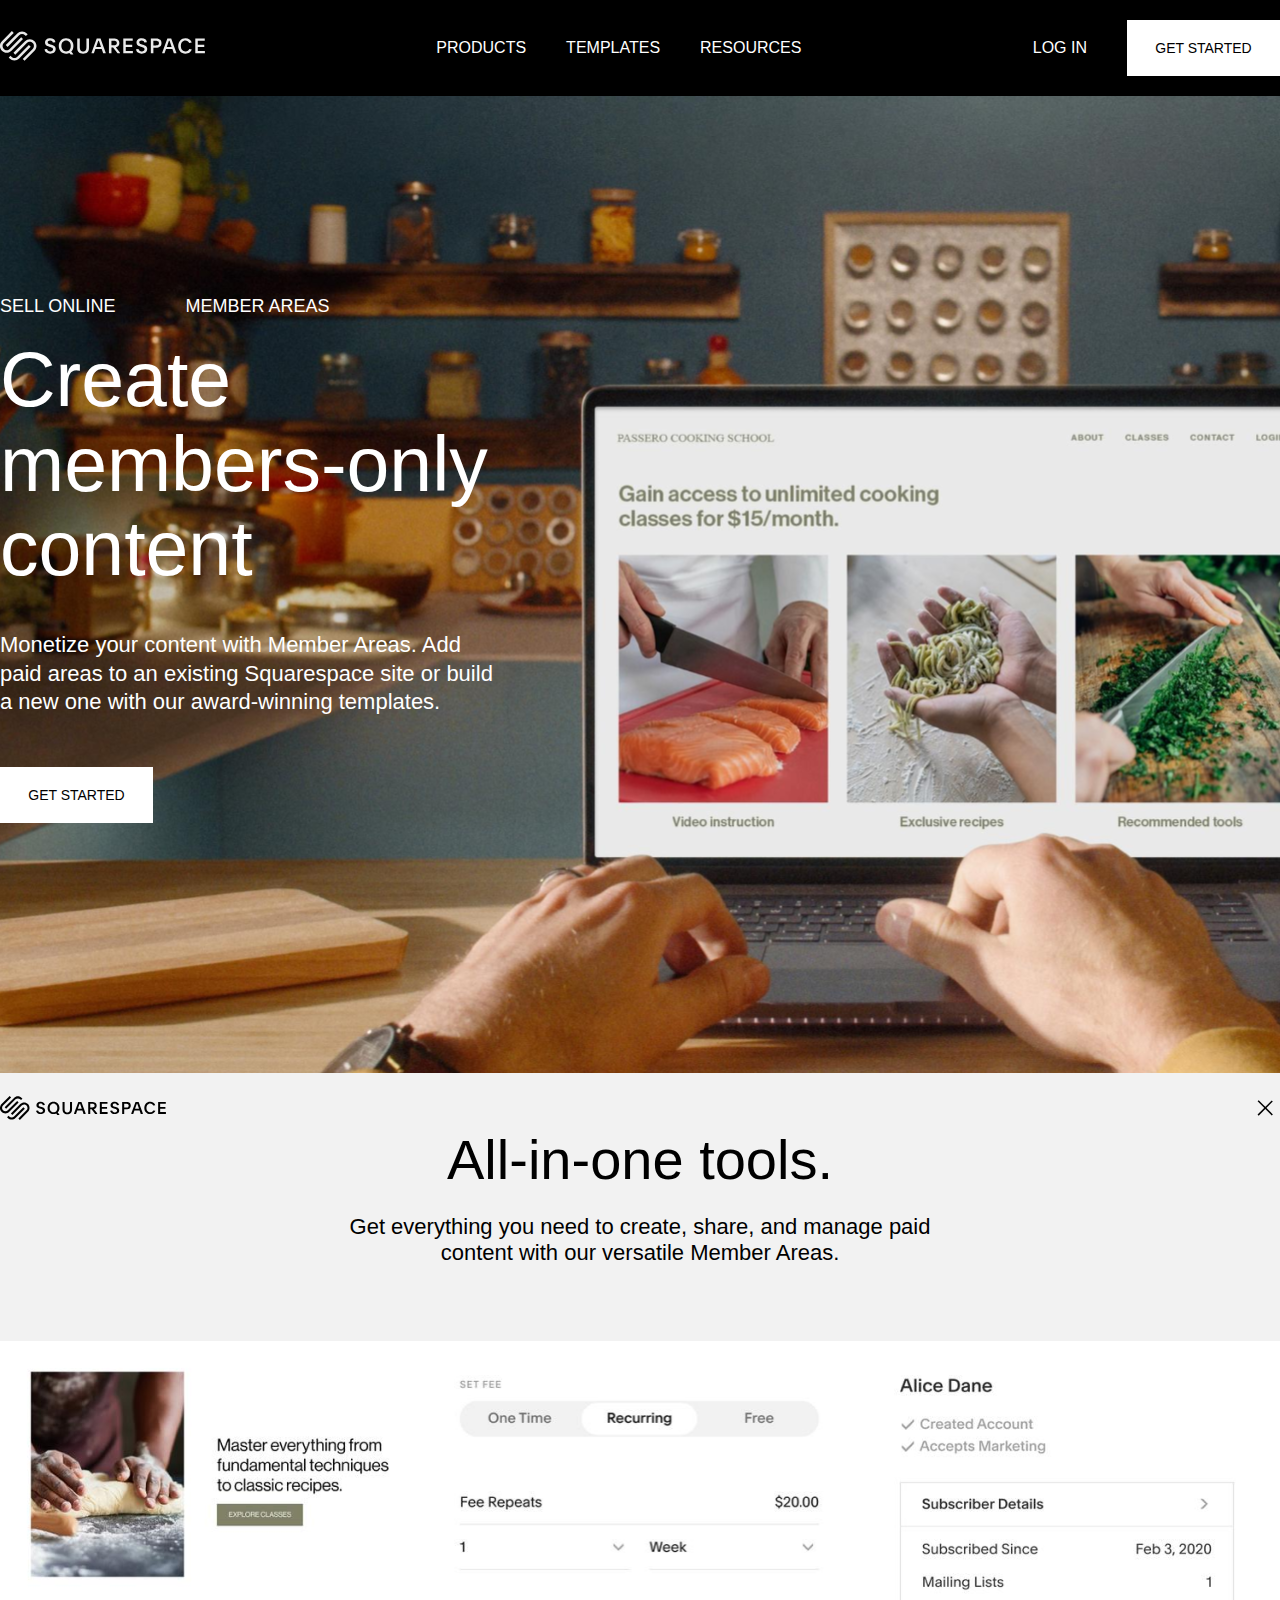
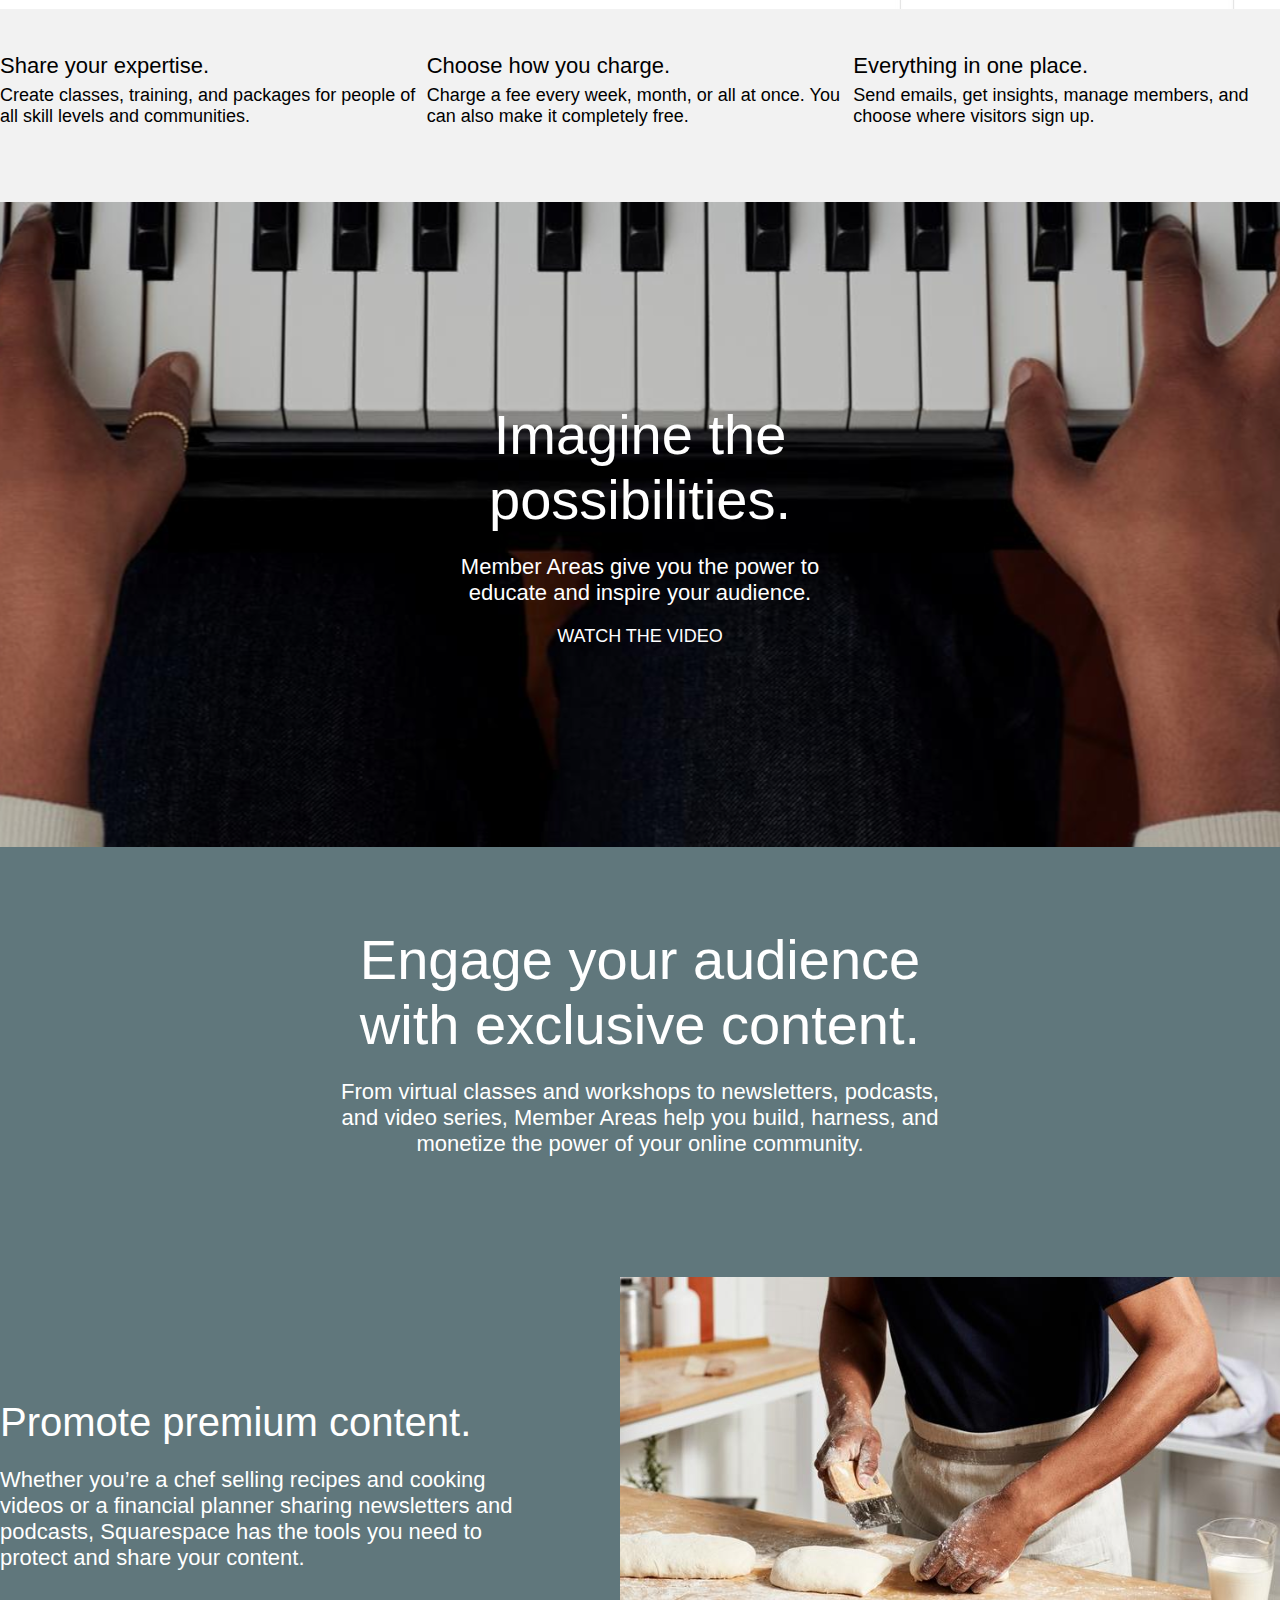
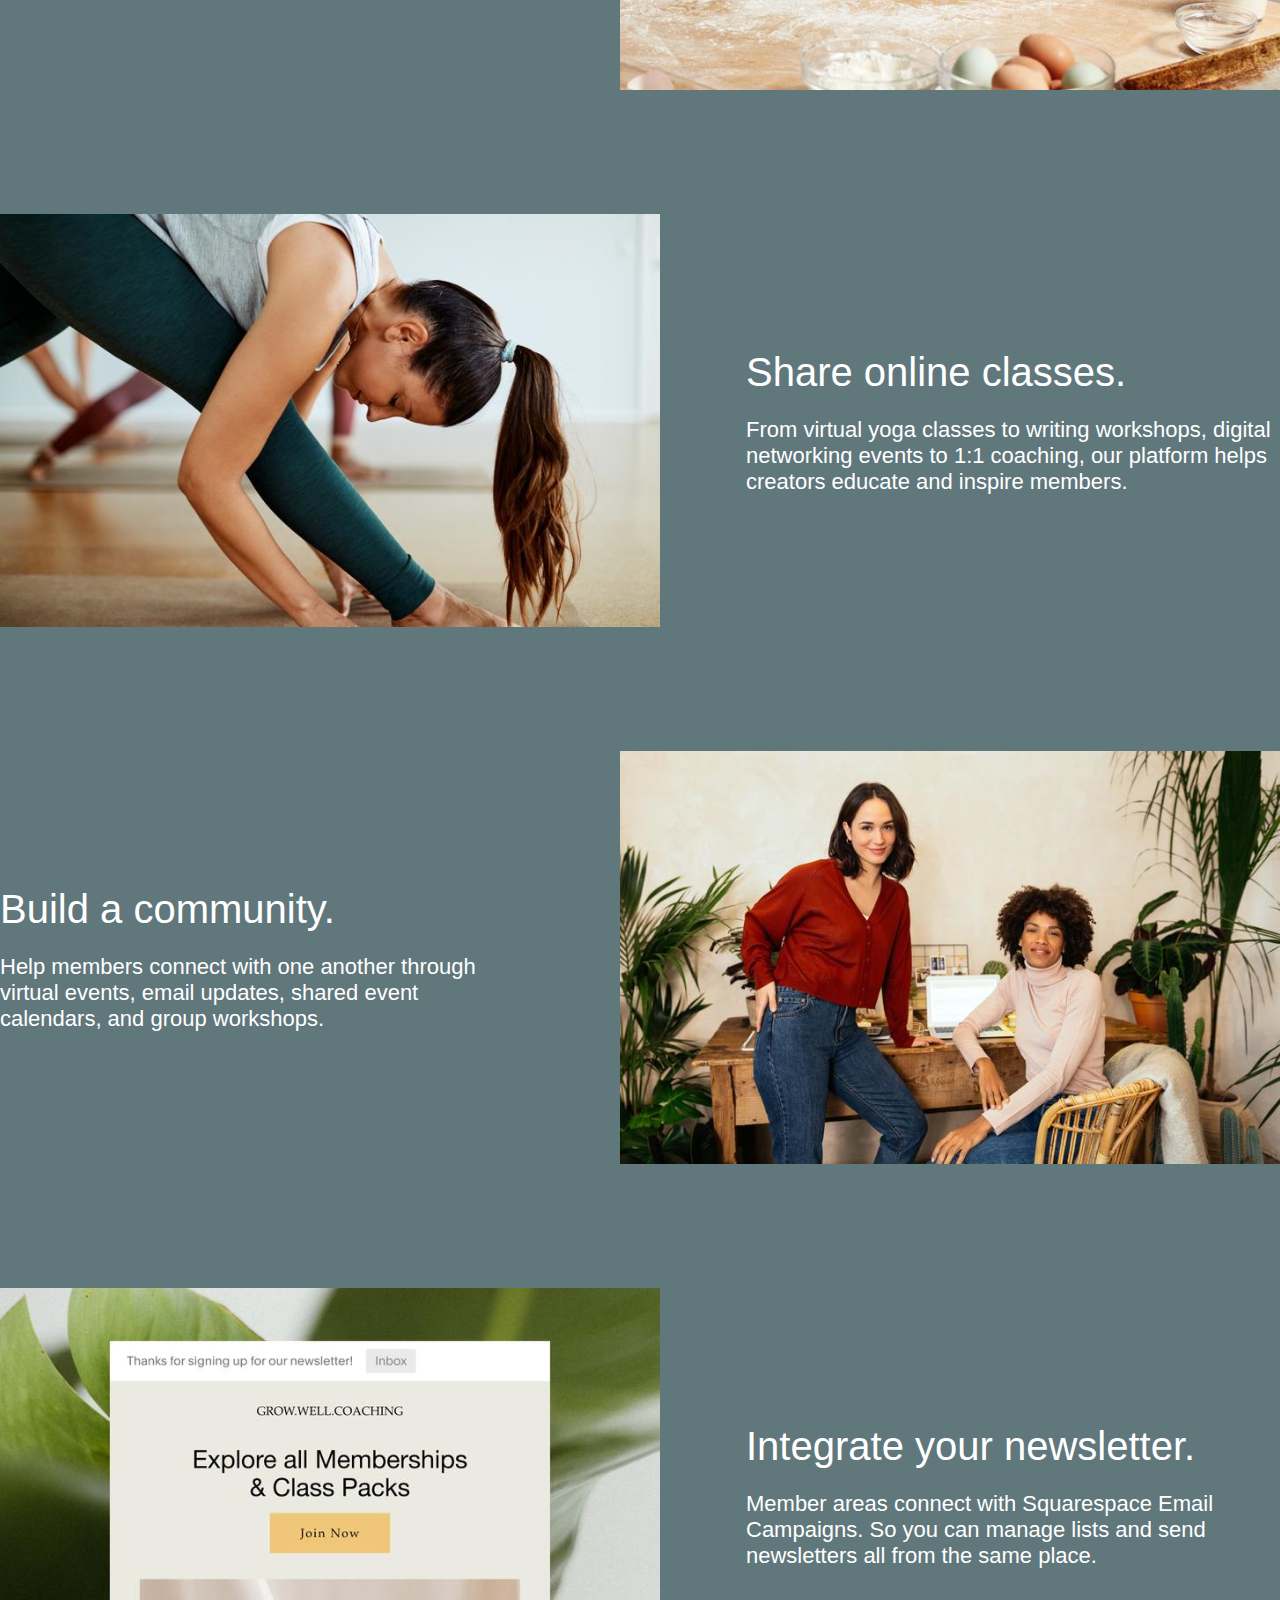
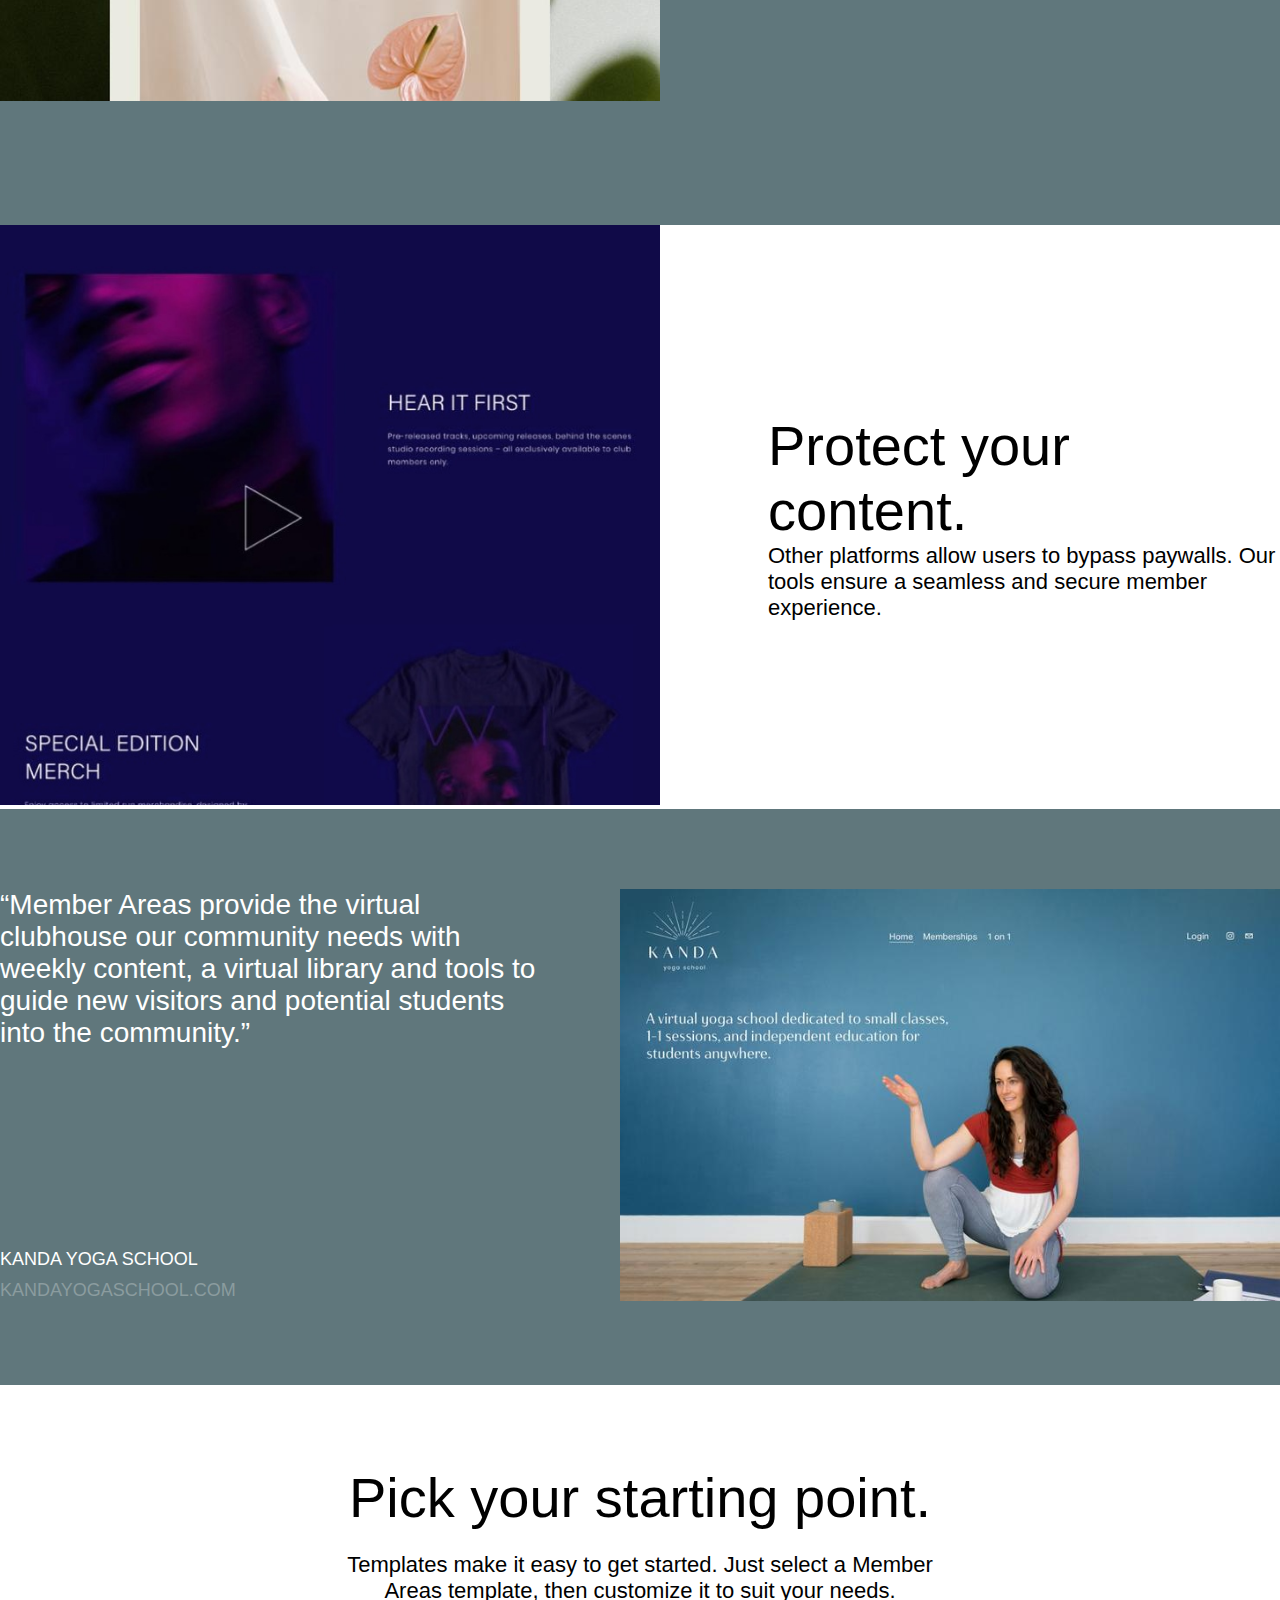
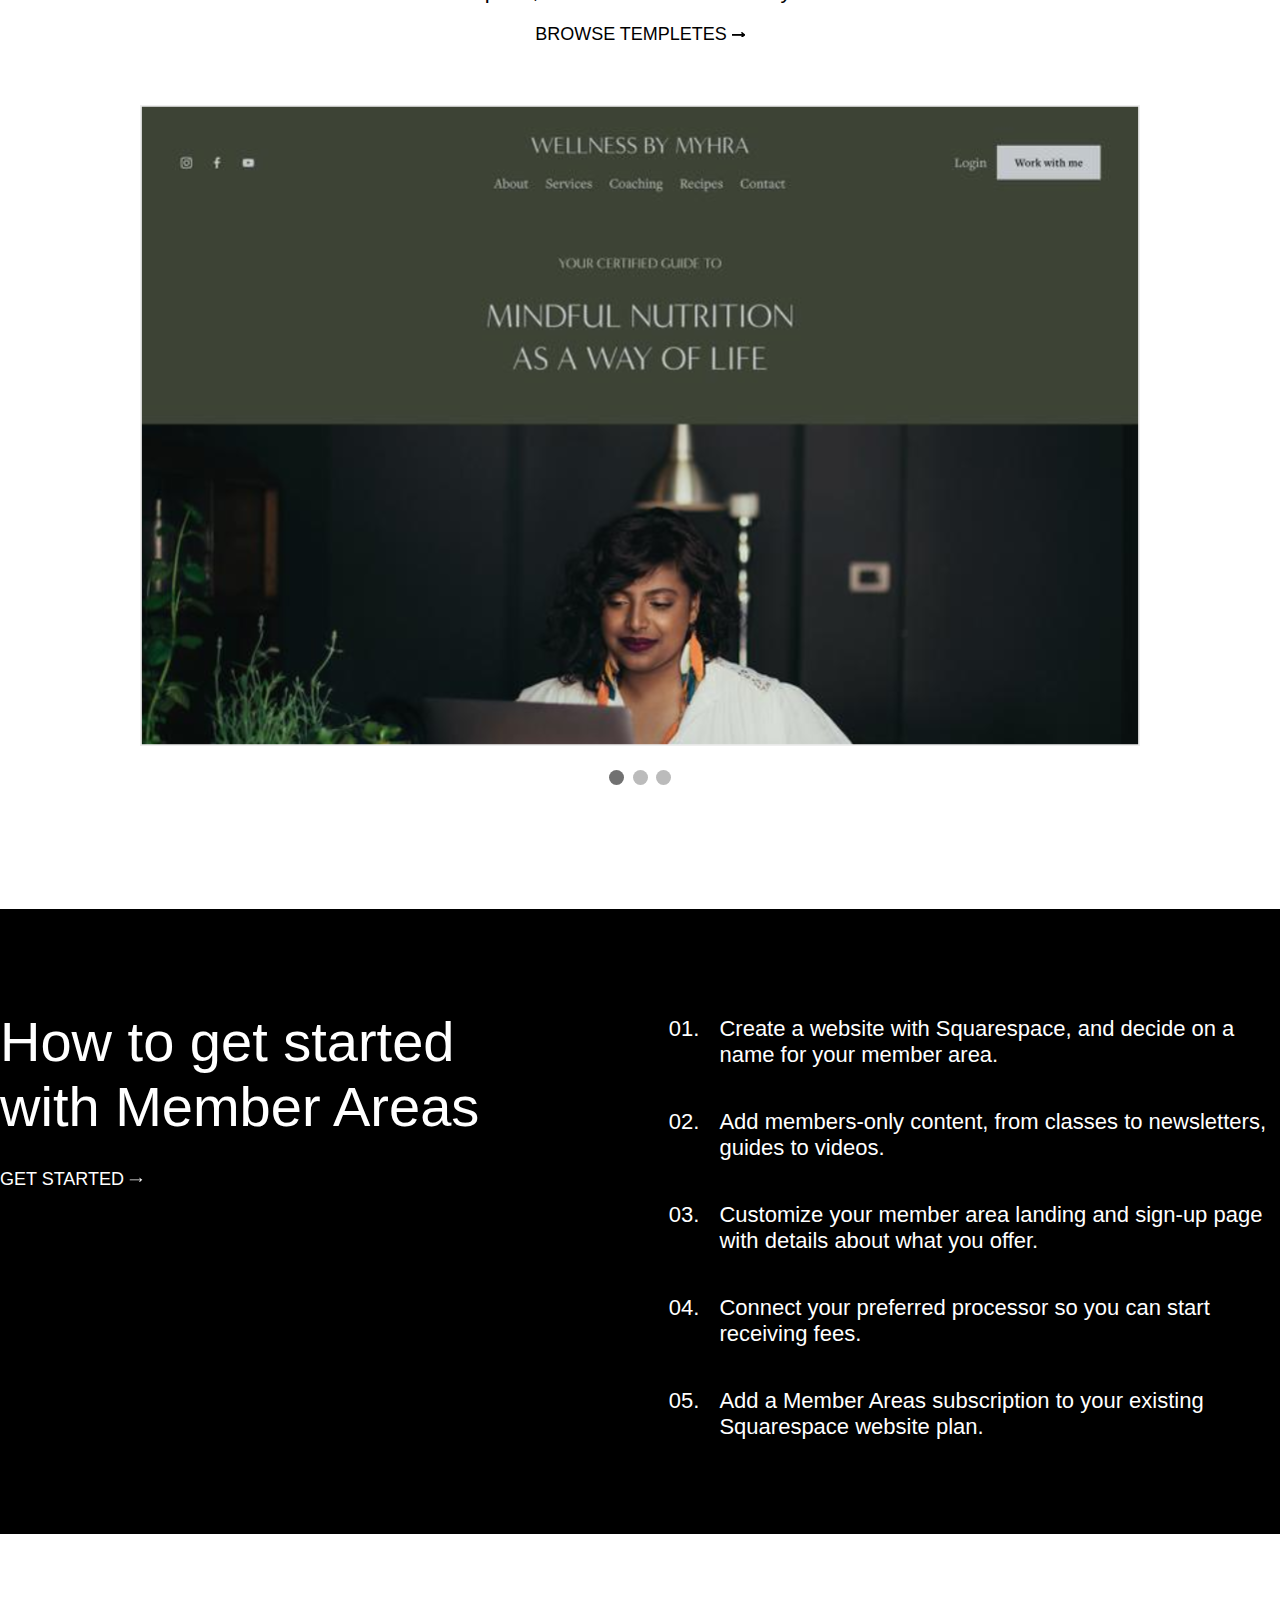
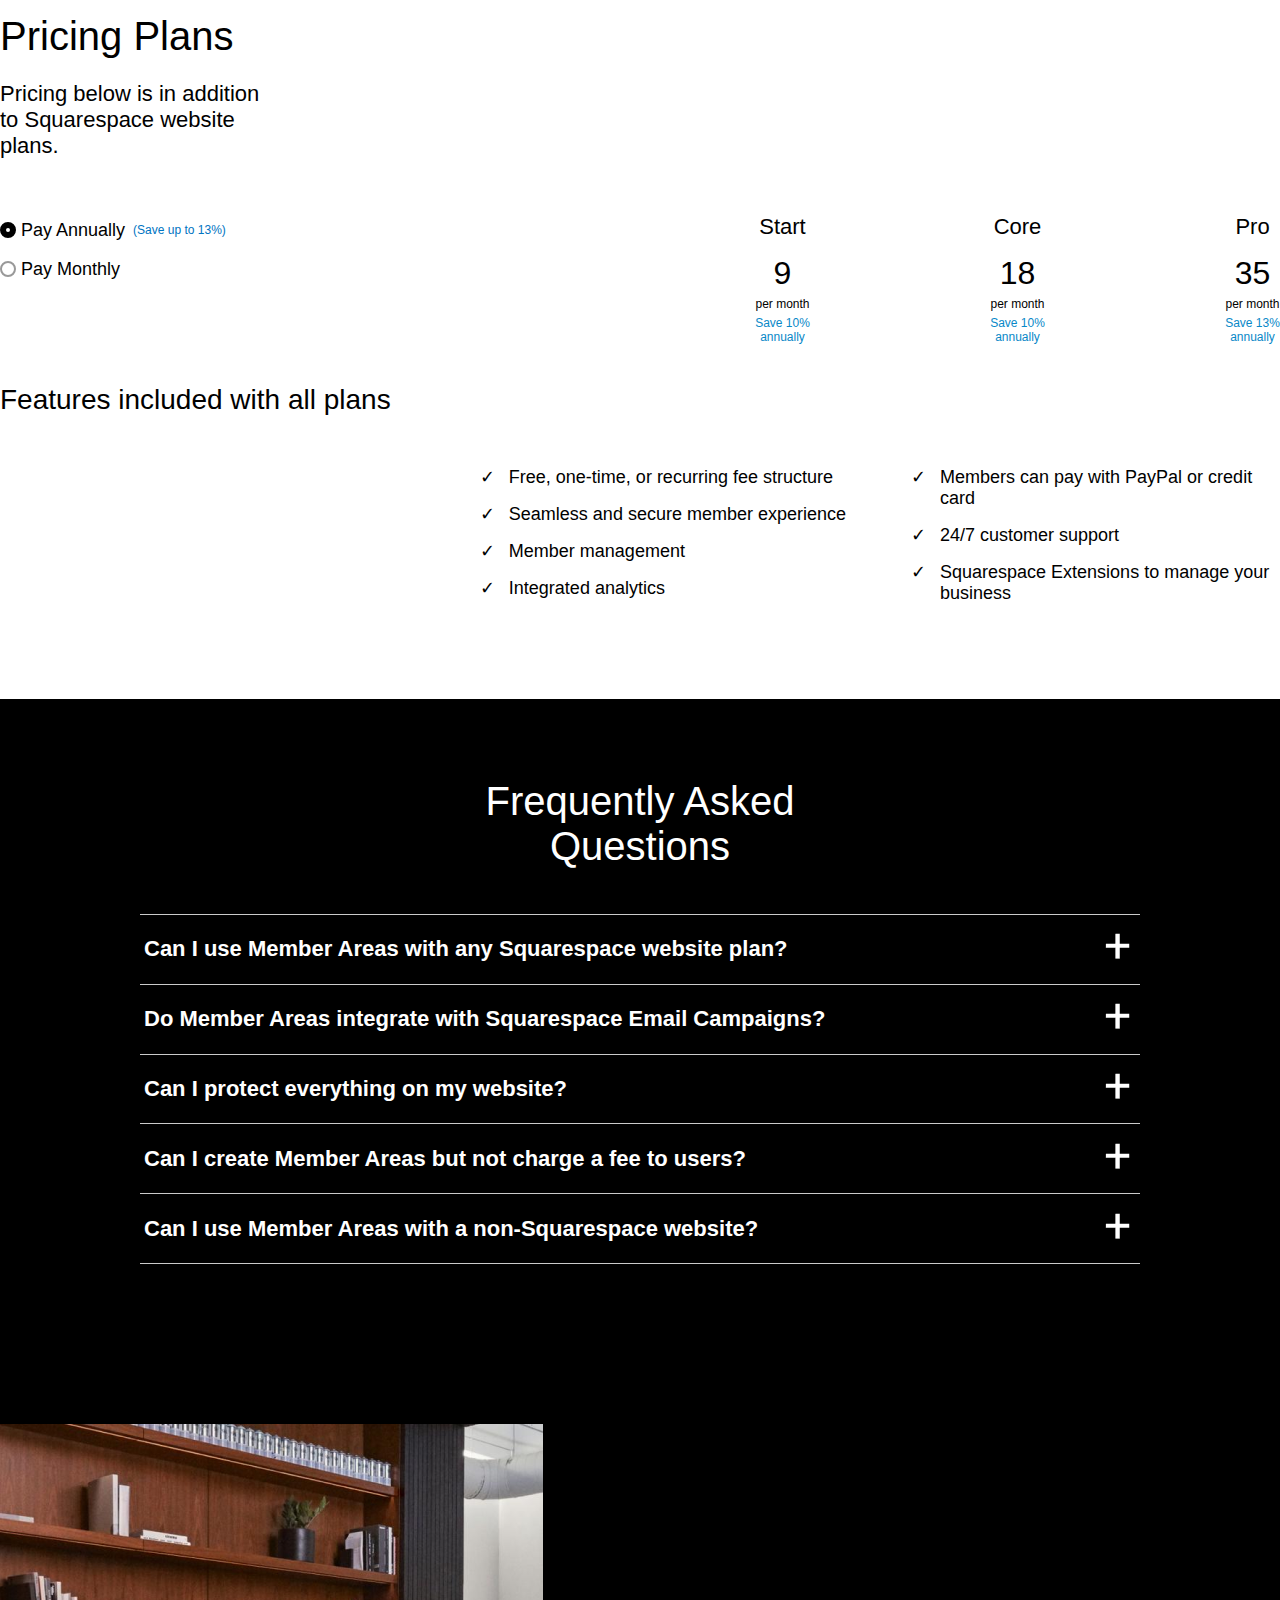
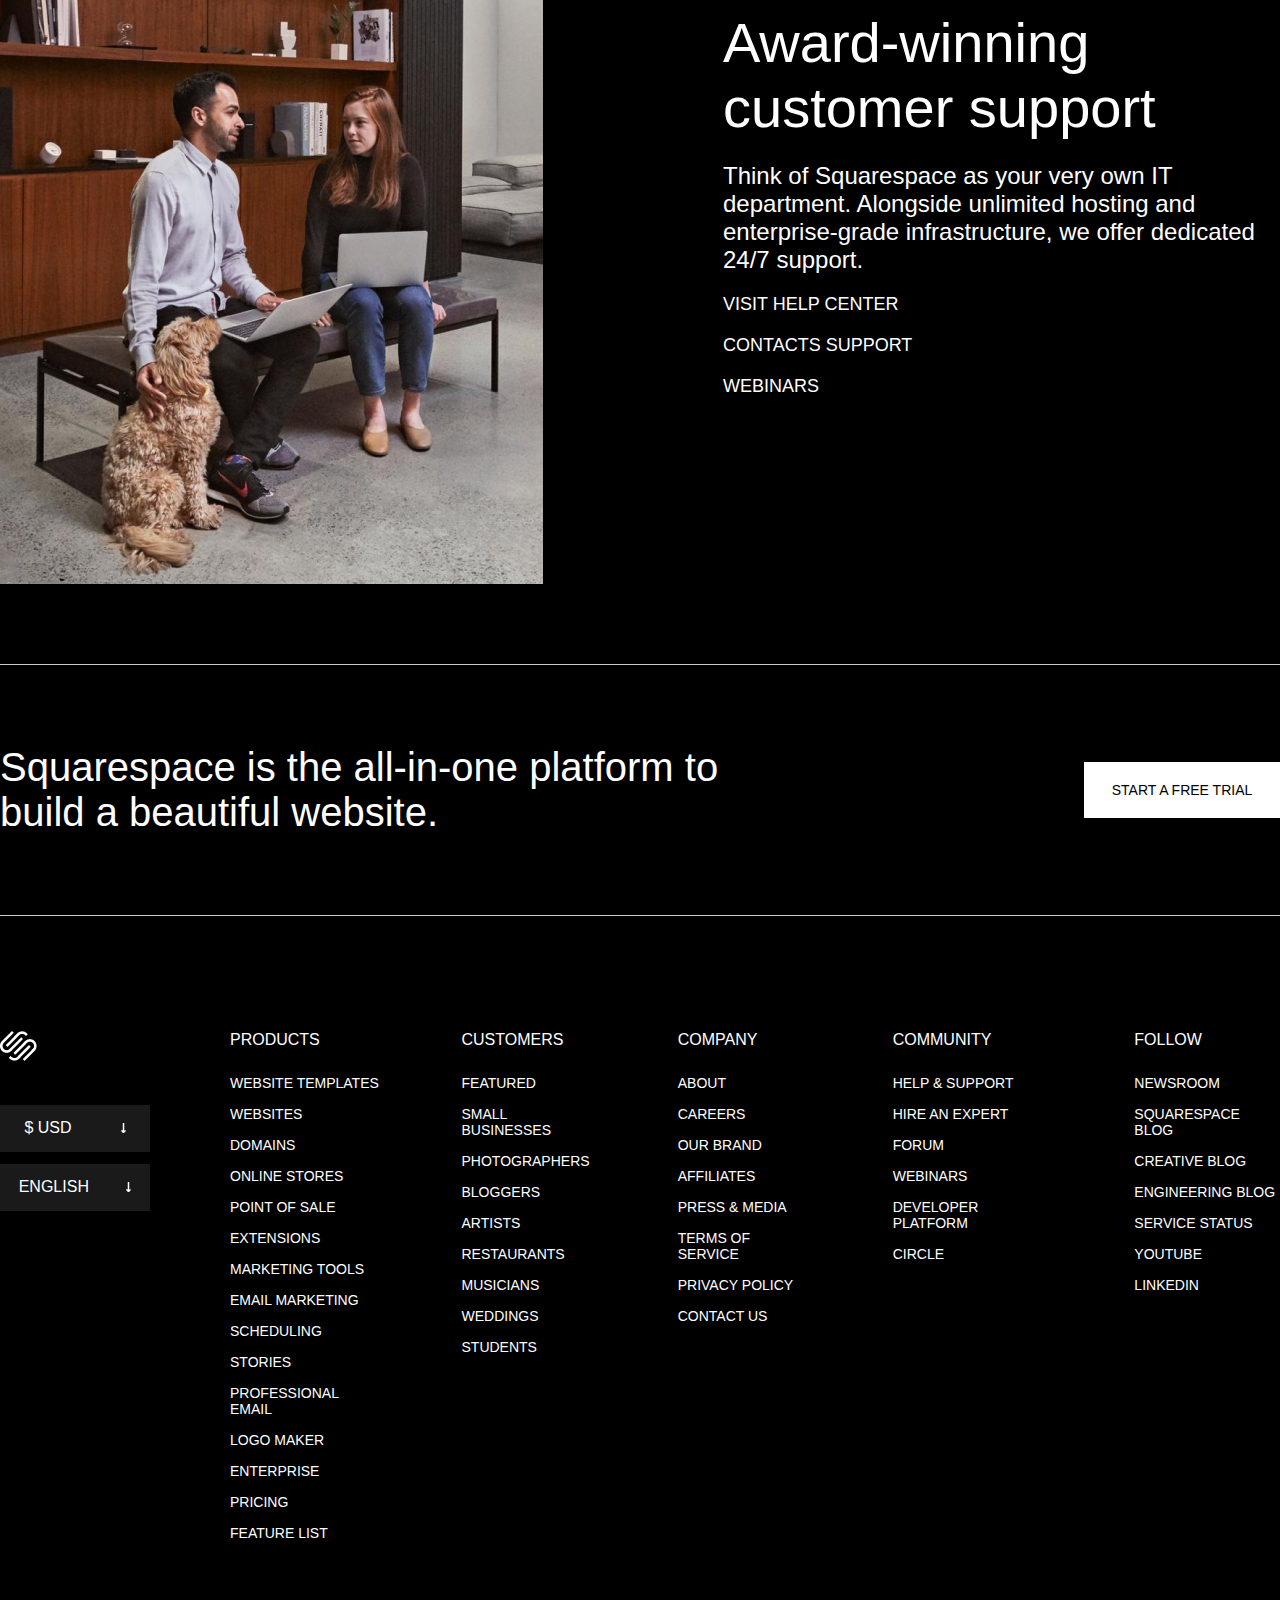
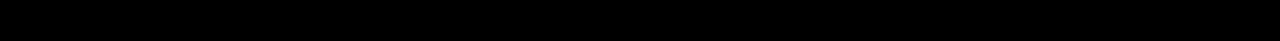
==== index.html @ 1b2928ff "Rename Index.html to index.html" ====
<!DOCTYPE html>
<html lang="en">
<head>
    <meta charset="UTF-8">
    <meta http-equiv="X-UA-Compatible" content="IE=edge">
    <meta name="viewport" content="width=device-width, initial-scale=1.0">
    <title>Document</title>
    <link rel="stylesheet" href="styles/style.css">
</head>
<body>
    <header class="header">
        <div class="dropdown">
            <button onclick="myFunction()" class="dropbtn"></button>
              <div id="myDropdown" class="dropdown-content">
                <a href="">Products</a>
                <a href="">Templates</a>
                <a href="">Resources</a>
              </div>
        </div>
        <div class="container header__container">
            <div class="logo">
                <img src="jpg/logo.svg" alt="">
           </div>
            <nav class="header__nav">
                <ul class="menu header__menu">
                    <li><a href="" class="menu__item">Products</a></li>
                    <li><a href="" class="menu__item">Templates</a></li>
                    <li><a href="" class="menu__item">Resources</a></li>
                </ul>
            </nav>
            <div class="btn-log">
                <div class="log">
                    <a href="">LOG IN</a>                    
                </div>
                <div class="btn1">
                    <button class="btn">GET STARTED</button>
                </div>
                
            </div>
        </div>
    </header>
    <section class="main">
        <div class="container main-container">
            <div class="main-info">
                <div class="main-title2">
                    <div class="s"><a href="">SELL ONLINE</a></div>
                    <div><a href="">MEMBER AREAS</a></div>
                </div>
                <div class="main-title">
                    Create members‑only content
                </div>
                <div class="main-text">
                    Monetize your content with Member Areas. Add paid areas to an existing Squarespace site or build a new one with our award-winning templates.
                </div>
                <div class="main-action">
                    <button class="btn">GET STARTED</button>
                </div>
            </div>
        </div>
    </section>
    <main class="main2">
        <section class="conch">
        <div class="container main2-container">
            <div class="logoclose">
                <div class="logo2">
                    <img src="jpg/logo2.svg" alt="">
                </div>
                <div class="close">
                    <a href=""><img src="jpg/close.svg" alt=""></a>
                </div>
            </div>
            <div class="all">
                <div class="tool">All-in-one tools.</div>
                <div class="get">Get everything you need to create, share, and manage paid content with our versatile Member Areas.</div>
            </div>
            <section class="cards">
                <div class="card">
                    <div class="testo">
                        <img src="jpg/testo.png" alt="">
                    </div>
                    <div class="op">
                        Share your expertise.
                    </div>
                    <div class="descr">
                        Create classes, training, and packages for people of all skill levels and communities.
                    </div>
                </div>
                <div class="card">
                    <div class="200">
                        <img src="jpg/200.png" alt="">
                    </div>
                    <div class="op">
                        Choose how you charge.
                    </div>
                    <div class="descr">
                        Charge a fee every week, month, or all at once.  You can also make it completely free.
                    </div>
                </div>
                <div class="card">
                    <div class="dance">
                        <img src="jpg/dance.png" alt="">
                    </div>
                    <div class="op">
                        Everything in one place.
                    </div>
                    <div class="descr">
                        Send emails, get insights, manage members, and choose where visitors sign up.
                    </div>
                </div>
            </section>
        </div>
        </section>

        <section class="bkpiano">
            <div class="container">
                <div class="piano">
                    <div class="img">Imagine the possibilities.</div>
                    <div class="mem">Member Areas give you the power to educate and inspire your audience.</div>
                    <div class="video"><a href="">WATCH THE VIDEO</a></div>
                </div>
            </div>
        </section>

        <section class="audience">
            <div class="container">
                <div class="content">
                    <div class="your">Engage your audience with exclusive content.</div>
                    <div class="from">From virtual classes and workshops to newsletters, podcasts, and video series, Member Areas help you build, harness, and monetize the power of your online community.</div>
                </div>
                <div class="cards1">
                    <div class="right-card">
                        <div class="right-card-text">
                            <div class="right-card-hed">
                                Promote premium content.
                            </div>
                            <div class="right-card-descr">
                                Whether you’re a chef selling recipes and cooking videos or a financial planner sharing newsletters and podcasts, Squarespace has the tools you need to protect and share your content.
                            </div>
                        </div>
                        <div class="right-card-img">
                            <img src="jpg/right-card-img1.svg" alt="">
                        </div>
                    </div>

                    <div class="left-card">
                        <div class="left-card-img">
                            <img src="jpg/left-card-img1.svg" alt="">
                        </div>
                        <div class="left-card-text">
                            <div class="left-card-hed">
                                Share online classes.
                            </div>
                            <div class="left-card-descr">
                                From virtual yoga classes to writing workshops, digital networking events to 1:1 coaching, our platform helps creators educate and inspire members.
                            </div>
                        </div>
                    </div>

                    <div class="right-card">
                        <div class="right-card-text">
                            <div class="right-card-hed">
                                Build a community.
                            </div>
                            <div class="right-card-descr">
                                Help members connect with one another through virtual events, email updates, shared event calendars, and group workshops.
                            </div>
                        </div>
                        <div class="right-card-img">
                            <img src="jpg/right-card-img2.svg" alt="">
                        </div>
                    </div>

                    <div class="left-card">
                        <div class="left-card-img">
                            <img src="jpg/left-card-img2.svg" alt="">
                        </div>
                        <div class="left-card-text">
                            <div class="left-card-hed">
                                Integrate your newsletter.
                            </div>
                            <div class="left-card-descr">
                                Member areas connect with Squarespace Email Campaigns. So you can manage lists and send newsletters all from the same place.
                            </div>
                        </div>
                    </div>
                </div>
            </div>
        </section>

        <section class="negr">
            <div class="container">
                <div class="negr-card">
                    <div class="negr-card-img">
                        <img src="jpg/negr.jpg" alt="" width="660px">
                    </div>
                    <div class="negr-card-text">
                        <div class="negr-card-hed">
                            Protect your content.
                        </div>
                        <div class="negr-card-descr">
                            Other platforms allow users to bypass paywalls. Our tools ensure a seamless and secure member experience.
                        </div>
                    </div>
                </div>
            </div>
        </section>

        <section class="yoga">
            <div class="container">
                <div class="yoga-card">
                    <div class="yoga-text">
                        <div class="yogu-text-descr">
                            “Member Areas provide the virtual <br> clubhouse our community needs with <br> weekly content, a virtual library and tools to <br> guide new visitors and potential students <br> into the community.”
                        </div>
                        <div class="yoga-school">
                            <div class="yoga-school-name">
                                KANDA YOGA SCHOOL
                            </div>
                            <div class="yoga-school-link">
                                <a href="">KANDAYOGASCHOOL.COM</a>
                            </div>
                        </div>
                    </div>
                    <div class="yoga-img">
                        <img src="jpg/yoga.svg" alt="">
                    </div>
                </div>
            </div>
        </section>

        <section class="sites">
            <div class="container">
                <div class="main-sites">
                    <div class="main-sites-hed">
                        Pick your starting point.
                    </div>
                    <div class="main-sites-descr">
                        Templates make it easy to get started. Just select a Member <br> Areas template, then customize it to suit your needs.
                    </div>
                    <div class="main-sites-link">
                        <div class="link arrow">
                            <a href="">BROWSE TEMPLETES</a> <img src="jpg/→.svg" alt="" style="padding-left: 5px;">
                        </div>
                    </div>
                </div>

                <div class="slideshow-container">
                    <div class="mySlides fade">
                        <img src="jpg/bb.svg" alt="1" style=width:100%>
                    </div>
                    <div class="mySlides fade">
                        <img src="jpg/bb3.svg" alt="1" style=width:100%>
                    </div>
                    <div class="mySlides fade">
                        <img src="jpg/bb4.svg" alt="1" style=width:100%>
                    </div>
                </div>
                <div class="dots">
                <div style="text-align: center;">
                    <span class="dot" onclick="currentSlide(1)"></span>
                    <span class="dot" onclick="currentSlide(2)"></span>
                    <span class="dot" onclick="currentSlide(3)"></span>
                </div>
                </div>
            </div>
        </section>
        <section class="start">
            <div class="container start-a">
                <div class="start-how">
                    <div class="start-how-hed">
                        How to get started with Member Areas
                    </div>
                    <div class="start-how-link">
                        <div class="link2 arrow2">
                            <a href="">GET STARTED</a> <img src="jpg/→.png" style="padding-left: 5px;" alt="">
                        </div>
                    </div>
                </div>
                <div class="list">
                    <ol>
                        <li class="list1">Create a website with Squarespace, and decide on a <br> name for your member area.</li>
                        <li class="list1">Add members-only content, from classes to newsletters, <br> guides to videos.</li>
                        <li class="list1">Customize your member area landing and sign-up page <br> with details about what you offer.</li>
                        <li class="list1">Connect your preferred processor so you can start <br> receiving fees.</li>
                        <li class="list1">Add a Member Areas subscription to your existing <br> Squarespace website plan.</li>
                    </ol>
                </div>
            </div>
        </section>

        <section class="price">
            <div class="container">
                <div class="price-text">
                    <div class="price-text-hed">
                        Pricing Plans
                    </div>
                    <div class="price-text-descr">
                        Pricing below is in addition to Squarespace website plans.
                    </div>
                </div>

                <div class="price-pay">
                    <form class="price2">
                        <label class="pay-annually"> 
                            <input type="radio" name="radio" checked/>
                            <span>Pay Annually</span>
                            <a href=""class="pay-annually-link">(Save up to 13%)</a>
                        </label>
                        <label class="pay-monthly">
                            <input type="radio" name="radio"/>
                            <span>Pay Monthly</span>
                        </label>
                    </form>
                    <div class="price-offers">
                        <div class="price-offers-cards">
                            <div class="price-offers-card">
                                <div class="offers-name">
                                    Start
                                </div>
                                <div class="offers-cena">
                                    9
                                </div>
                                <div class="offers-cena-text">
                                    per month
                                </div>
                                <div class="offers-cena-sale">
                                    Save 10% annually
                                </div>  
                            </div>
                            <div class="price-offers-card">
                                <div class="offers-name">
                                    Core
                                </div>
                                <div class="offers-cena">
                                    18
                                </div>
                                <div class="offers-cena-text">
                                    per month
                                </div>
                                <div class="offers-cena-sale">
                                    Save 10% annually
                                </div>  
                            </div>
                            <div class="price-offers-card">
                                <div class="offers-name">
                                    Pro
                                </div>
                                <div class="offers-cena">
                                    35
                                </div>
                                <div class="offers-cena-text">
                                    per month
                                </div>
                                <div class="offers-cena-sale">
                                    Save 13% annually
                                </div>  
                            </div>
                        </div>
                    </div>
                </div>
                <div class="includ">
                    <div class="includ-text">
                        Features included with all plans
                    </div>
                    <div class="includ-list">
                        <ul class="includ-list-ul">
                            <li class="includ-list-li">Free, one-time, or recurring fee structure</li>
                            <li class="includ-list-li">Seamless and secure member experience</li>
                            <li class="includ-list-li">Member management</li>
                            <li class="includ-list-li">Integrated analytics</li>
                        </ul>
                        <ul class="includ-list-ul">
                            <li class="includ-list-li">Members can pay with PayPal or credit card</li>
                            <li class="includ-list-li">24/7 customer support</li>
                            <li class="includ-list-li">Squarespace Extensions to manage your business</li>
                        </ul>
                    </div>
                </div>
            </div>
        </section>
        <section class="questions">
            <div class="container">
                <div class="questions-text">
                    Frequently Asked <br> Questions
                </div>
                <div class="questions-table">
                    <table>
                        <tr><th>Can I use Member Areas with any Squarespace website plan?</th><td><img src="jpg/+.png" alt=""></td></tr>
                        <tr><th>Do Member Areas integrate with Squarespace Email Campaigns?</th><td><img src="jpg/+.png" alt=""></td></tr>
                        <tr><th>Can I protect everything on my website?</th><td><img src="jpg/+.png" alt=""></td></tr>
                        <tr><th>Can I create Member Areas but not charge a fee to users?</th><td><img src="jpg/+.png" alt=""></td></tr>
                        <tr><th>Can I use Member Areas with a non-Squarespace website?</th><td><img src="jpg/+.png" alt=""></td></tr>                    
                    </table>
                </div>
            </div>
        </section>
        <section class="avard">
            <div class="container">
                <div class="avard-text">
                    <img src="jpg/award.png" alt="">
                    <div class="texts">
                        <div class="avard-texts-hed">
                            Award-winning customer support
                        </div>
                        <div class="avard-texts-descr">
                            Think of Squarespace as your very own IT department. Alongside unlimited hosting and enterprise-grade infrastructure, we offer dedicated 24/7 support.
                        </div>
                        <div class="avard-texts-link">
                            <a href="">VISIT HELP CENTER</a>
                        </div>
                        <div class="avard-texts-link">
                            <a href="">CONTACTS SUPPORT</a>
                        </div>
                        <div class="avard-texts-link">
                            <a href="">WEBINARS</a>
                        </div>
                    </div>
                </div>
            </div>
        </section>
        <section class="trial">
            <div class="container">
                <div class="trial-card">
                    <div class="trial-card-text">
                        Squarespace is the all‑in‑one platform to build a beautiful website.
                    </div> 
                        <button class="trial-card-btn3">START A FREE TRIAL</button>
                </div>
            </div>
        </section>
    </main>
    <footer class="footer">
        <div class="container">
            <div class="footer-hz">
                <div class="footer-hz-solologo">
                    <div class="solologo">
                        <img src="jpg/soloLogo.png" alt="">
                    </div>
                    <div class="seting">
                        <div class="value">
                            $ USD 
                            <div class="arrowdown">
                                <img src="jpg/↓.png" alt="">
                            </div>
                        </div>
                        <div class="value">
                            ENGLISH 
                            <div class="arrowdown">
                                <img src="jpg/↓.png" alt="">
                            </div>
                        </div>
                    </div>
                </div>
                <div class="informations"> 
                    <div class="informations-card">
                        <div class="informations-card-name">
                            <p>Products</p>
                        </div>
                        <div class="informations-card-inf">
                            <li>Website Templates</li>
                            <li>Websites</li>
                            <li>Domains</li>
                            <li>Online Stores</li>
                            <li>Point of Sale</li>
                            <li>Extensions</li>
                            <li>Marketing Tools</li>
                            <li>Email Marketing</li>
                            <li>Scheduling</li>
                            <li>Stories</li>
                            <li>Professional Email</li>
                            <li>Logo Maker</li>
                            <li>Enterprise</li>
                            <li>Pricing</li>
                            <li>Feature List</li>
                        </div>
                    </div>
                    <div class="informations-card">
                        <div class="informations-card-name">
                            <p>Customers</p>
                        </div>
                        <div class="informations-card-inf">
                            <li>Featured</li>
                            <li>Small Businesses</li>
                            <li>Photographers</li>
                            <li>Bloggers</li>
                            <li>Artists</li>
                            <li>Restaurants</li>
                            <li>Musicians</li>
                            <li>Weddings</li>
                            <li>Students</li>
                        </div>
                    </div>
                    <div class="informations-card">
                        <div class="informations-card-name">
                            <p>Company</p>
                        </div>
                        <div class="informations-card-inf">
                            <li>About</li>
                            <li>Careers</li>
                            <li>Our Brand</li>
                            <li>Affiliates</li>
                            <li>Press & Media</li>
                            <li>Terms of Service</li>
                            <li>Privacy Policy</li>
                            <li>Contact Us</li>
                        </div>
                    </div>
                    <div class="informations-card">
                        <div class="informations-card-name">
                            <li>Community</li>
                        </div>
                        <div class="informations-card-inf">
                            <li>Help & Support</li>
                            <li>Hire an Expert</li>
                            <li>Forum</li>
                            <li>Webinars</li>
                            <li>Developer Platform</li>
                            <li>Circle</li>
                        </div>
                    </div>
                    <div class="informations-card">
                        <div class="informations-card-name">
                            <li>Follow</li>
                        </div>
                        <div class="informations-card-inf">
                            <li>Newsroom</li>
                            <li>Squarespace Blog</li>
                            <li>Creative Blog</li>
                            <li>Engineering Blog</li>
                            <li>Service Status</li>
                            <li>YouTube</li>
                            <li>LinkedIn</li>
                        </div>
                    </div>
                </div>
            </div>
        </div>
    </footer>
    <script src="scripts/script.js"></script>
</body>
</html>
---- styles/style.css ----
* {
    padding: 0;
    margin: 0;
}

body {
    font-family: Roboto, sans-serif;
}

.container {
    max-width: 1400px;
    margin: 0 auto;
}

img{
    max-width: 100%;
}

a{
    color: inherit;
    text-decoration: none;
}

a:hover{
    text-decoration: underline;
}

.header{
    padding-top: 20px;
    padding-bottom: 20px;
    background-color: black;
    color: white;
}

.header__container{
    display: flex;
    align-items: center;
    justify-content: space-between;
}

.header__menu {
    display: flex;
    text-transform: uppercase;
}

.header__menu li {
    list-style: none;
    margin-left: 20px;
    margin-right: 20px;
}

.log{
    margin-right: 40px;
}

.btn-log{
    display: flex;
    align-items: center;
}

.btn{
    width: 153px;
    height: 56px;
    background-color: white;
    box-sizing: border-box;
    font-size: 14px;
    border: 0px;
}

.dropdown{
    display: none;
}

@media (max-width:768px) {
    .header{
        padding-left: 20px;
    }

    .btn1{
        display: none;
    }
}

@media (max-width:320px){
    .logo{
        max-width: 50%;
        padding-top: 3px;
        padding-left: 26px;
    }

    .log{
        font-size: 14px;
    }

    .header{
        
    }

    .header__nav{
        display: none;
    }

    .dropbtn img{
        width:20px;
        height: 20px;
    }

    .dropbtn {
        background-color: gray;
        color: white;
        padding: 16px;
        font-size: 16px;
        border: none;
        cursor: pointer;
    }
    
    .dropbtn:hover, .dropbtn:focus {
        background-color: gray;
    }
    
    .dropdown {
        background-image:  url(../jpg/menu.png);
        float: left;
        position: relative;
        display: inline-block;
    }
    
    .dropdown-content {
        text-transform: uppercase;
        left: 0px;
        display: none;
        position: absolute;
        background-color: #f1f1f1;
        min-width: 160px;
        overflow: auto;
        box-shadow: 0px 8px 16px 0px rgba(0,0,0,0.2);
        right: 0;
        z-index: 1;
    }
    
    .dropdown-content a {
        color: black;
        padding: 12px 16px;
        text-decoration: none;
        display: block;
    }
    
    .dropdown a:hover {background-color: #ddd;}
    
    .show {display: block;}
}

/*  */

.main {
    background-image: url(../jpg/Rectangle.svg);
    background-position: center;
    background-size: cover;
    padding-top: 100px;
    padding-bottom:250px;     
}

.main-info {
    max-width: 855px;
    color: white;
    margin-top: 100px;
}

.main-title {
    font-size: 77px;
    line-height: 110%;
    color: #030305;
    margin-top: 20px;
    margin-bottom: 40px;
    margin-right: 216px;
    color: white;
}

.main-title2{
    font-size: 18px;
    display: flex;
}

.main-text {
    max-width: 502px;
    font-size: 22px;
    line-height: 130%;
    color: #030305;
    margin-top: 20px;
    margin-bottom: 20px;
    color: white;
}

.s{
    margin-right: 70px ;
}

.main-action{
    margin-top: 50px;
}

@media (max-width:768px) {
    .main{
        padding-left: 20px;
    }
}

@media (max-width:320px){
    .main {
        padding-left: 10px;
        padding-right: 10px;
        background-position: center;
        background-size: cover;
        background-image: url(../jpg/chort.png);
        padding-top: 10px;
        padding-bottom:120px;
        text-align: center;     
    }

    .main-title2{
        display: none;
    }

    .main-title{
        font-size: 30px;
        line-height: 100%;
        color: #030305;
        margin-top: 0px;
        margin-bottom: 0px;
        margin-right: 0px;
        color: white;
    }

    .main-text{
        font-size: 16px;
    }

    .main-action{
        margin-top: 25px;
    }
}

/**/

.conch{
    padding-top: 20px;
    background-color: #f2f2f2;
}

.logoclose{
    display: flex;
    margin: 0 auto;
    align-items: center;
    justify-content: space-between;
}

.all{
    text-align: center;
    max-width: 582px;
    margin-left: auto;
    margin-right: auto;
}

.tool{
    font-size: 56px;
}

.get{
    padding-top: 22px;
    font-size: 22px;
}

.cards{
    padding-top: 75px;
    display: flex;
    justify-content: space-between;
    padding-bottom: 75px;
}

.card{
    width: 427px;
}

.op{
    font-size: 22px;
    padding-top: 40px;
}

.descr{
    padding-top: 6px;
    font-size: 18px
}

@media (max-width:768px) {

    .logoclose{
        padding-left: 20px;
    }

    .all{
        padding-top: 20px;
    }

    .cards{
        padding-top: 40px;
        text-align: center;
        justify-content: space-around;
        margin-left: 20px;
        margin-right: 20px;
        flex-wrap: wrap;
        padding-bottom: 40px;
    }

    .card{
        margin-bottom: 30px;
    }

    .op{
        padding-top: 10px;
    }

    @media (max-width:320px){
        .logoclose{
            display: none;
        }

        .tool{
            font-size: 30px;
        }

        .get{
            padding-top: 6px;
            font-size: 16px;
        }

        .descr{
            font-size: 16px;
        }

    }
}

/*  */

.bkpiano{
    background-image: url(../jpg/piano.svg);
    background-position: center;
    background-size: cover;
    padding-top: 200px;
    padding-bottom: 200px;
}

.piano{
    color: white;
    margin-left: auto;
    margin-right: auto;
    text-align: center;
    max-width: 400px;
}

.img{
    font-size: 56px;
    padding-bottom: 22px;
}

.mem{
    font-size: 22px;
    padding-bottom: 20px;
}

.video{
    font-size: 18px;
}

@media (max-width:320px) {
    
    .bkpiano{
        padding-top: 100px;
        padding-bottom: 100px;
    }

    .img{
        font-size: 35px;
        padding-bottom: 16px;
    }
    
    .mem{
        font-size: 18px;
        padding-bottom: 20px;
    }
    
    .video{
        font-size: 14px;
    }


}

/*  */

.audience{
    padding-top: 80px;
    padding-bottom: 120px;
    background-color: #60777C;
}

.content{
    margin-left: auto;
    margin-right: auto;
    text-align: center;
    max-width: 624px;
    color: white;
}

.your{
    font-size: 56px;
    padding-bottom: 22px;
}

.from{
    font-size: 22px;
}

.cards1{
    color: white;
}

.right-card{
    padding-top: 120px;
    display: flex;
    justify-content: space-between;
    align-items: center;
}

.right-card-text{
    max-width: 524px;
}

.right-card-hed{
    font-size: 40px;
}

.right-card-descr{
    padding-top: 22px;
    font-size: 22px;
}

.left-card{
    padding-top: 120px;
    display: flex;
    justify-content: space-between;
    align-items: center;
}

.left-card-text{
    max-width: 534px;
}

.left-card-hed{
    font-size: 40px;
}

.left-card-descr{
    padding-top: 22px;
    font-size: 22px;
}

@media (max-width:768px) {

    .audience{
        padding-top: 40px;
        padding-bottom: 60px;
    }

    .right-card{
        padding-top: 60px;
        text-align: center;
        justify-content: space-around;
        margin-left: 20px;
        margin-right: 20px;
        flex-wrap: wrap;
    }
    .right-card-text{
        padding-bottom: 20px;
    }
    .right-card-descr{
        padding-top: 10px;
    }

    .left-card{
        padding-top: 30px;
        text-align: center;
        justify-content: space-around;
        margin-left: 20px;
        margin-right: 20px;
        flex-wrap: wrap;
    }
    .left-card-text{
        padding-top: 10px;
    }

    .left-card-descr{
        padding-top: 10px;
    }

    @media (max-width:320px){
        .audience{
            padding-left: 10px;
            padding-right: 10px;
        }

        .your{
            font-size: 30px;
        }

        .from{
            font-size: 18px;
        }

        .right-card{
            padding-top: 60px;
            flex-wrap: wrap;
        }
        .right-card-text{
            padding-bottom: 15px;
        }
        .right-card-descr{
            font-size: 16px;
            padding-top: 10px;
        }

        .right-card-hed{
            font-size: 20px;
        }
    
        .left-card{
            padding-top: 20px;
            flex-wrap: wrap;
        }
        .left-card-text{
            padding-top: 10px;
        }
    
        .left-card-descr{
            font-size: 16px;
            padding-top: 10px;
        }

        .left-card-hed{
            font-size: 20px;
        }
    }
}

/*  */

.negr{
    background-color: white;
}

.negr-card{
    display: flex;
    justify-content: space-between;
    align-items: center;
}

.negr-card-text{
    max-width: 512px;
}

.negr-card-hed{
    font-size: 56px;
}

.negr-card-descr{
    font-size: 22px;
}

@media (max-width:768px) {
    .negr{
        display: none;
    }
}


/*  */

.yoga{
    padding-top: 80px;
    padding-bottom: 80px;
    background-color: #60777C;
}

.yoga-card{
    color: white;
    display: flex;
    justify-content: space-between; 
}


.yogu-text-descr{
    font-size: 28px;
    max-width: 543px;
}

.yoga-school-link{
    color: #8b9c9f;
}

.yoga-school{
    padding-top: 200px;
}

.yoga-school-name{
    font-size: 18px;
}

.yoga-school-link{
    padding-top: 10px;
    font-size: 18px;
}

@media (max-width:768px) {
    .yoga{
        display: none;
    }
}


/*  */

.sites{
    background-color: white;
    padding-top: 80px;
    padding-bottom: 120px;
}

.main-sites{
    text-align: center;
}

.main-sites-hed{
    font-size: 56px;
}

.main-sites-descr{
    font-size: 22px;
    padding-top: 22px;
}

.main-sites-link {
    padding-top: 20px;
    font-size: 18px;
}

.arrow{
    justify-content: center;
    display: flex;
    align-items: center;
}

.example-sites{
    display: flex;
    justify-content: space-between;
    padding-top: 35px ;
}

.slideshow-container{
    padding-top: 60px;
    max-width: 1000px;
    position: relative;
    margin: auto;
}

.dots{
    padding-top: 20px;
}

.mySlides{
    display: none;
}

.dot{
    cursor: pointer;
    height: 15px;
    width: 15px;
    margin: 0 2px;
    background-color: #bbb;
    border-radius: 50%;
    display: inline-block;
    transition: background-color 0.6s ease;
}

.active, .dot:hover{
    background-color: #717171;  
}

.fade{
    -webkit-animation-name: fade;
    -webkit-animation-duration: 1.5s;
    animation-name: fade;
    animation-duration: 1.5s;
}

@-webkit-keyframes fade{
    from {opacity: .4}
    to {opacity: 1}
}

@keyframes fade{
    from {opacity: .4}
    to {opacity: 1}
}

@media (max-width:768px) {
    .sites{
        margin-left: 20px;
        margin-right: 20px;
        padding-top: 40px;
        padding-bottom: 60px;
    }

    .slideshow-container{
        padding-top: 30px;
    }
}

@media (max-width:320px){
    .sites{
        padding-top: 40px;
        padding-bottom: 40px;
    }

    .main-sites-hed{
        font-size: 30px;
    }
    
    .main-sites-descr{
        font-size: 18px;
        padding-top: 16px;
    }
    
    .main-sites-link {
        padding-top: 15px;
        font-size: 14px;
    }
    
    .slideshow-container{
        padding-top: 15px;
    }

    .dots{
        padding-top: 10px;
    }

}

/*  */

.start{
    background-color: black;
    color: white;
    padding-top: 80px;
    padding-bottom: 80px;
}

.start-a{
    display: flex;
    justify-content: space-between;
}

.start-how{
    padding-top: 20px;
    max-width: 521px;
}

.arrow2{
    display: flex;
    align-items: center;
}

.start-how-hed{
    font-size: 56px;
}

.start-how-link{
    padding-top: 30px;
    font-size: 18px;
}

.list {
    font-size: 22px;
}

.list1{
    padding: 14px;
    padding-top: 27px;
    list-style-type: decimal-leading-zero;
}

@media (max-width:768px) {
    .start-a{
        margin-left: 20px;
        margin-right: 20px;   
    }

    .start{
        padding-top: 40px;
        padding-bottom: 40px;
    }
    
    .start-how-hed{
        max-width: 250px;
        font-size: 26px;
    }
    
    .start-how-link{
        font-size: 16px;
    }

    .list {
        font-size: 16px;
    }
}

@media (max-width:320px){
    .start-a{
        display: block;
    }

    .start-how-hed{
        text-align: center;
    }

    .list1{
        padding: 14px;
        padding-top: 27px;
    }
    ol{
        margin-left: 25px;
    }

    .start-how-link{
        display: none;
    }

}

/*  */

.price{
    padding-bottom: 80px;
    padding-top: 80px;
}

.price-text{
    max-width: 283px;
}

.price-text-hed{
    font-size: 40px;
}

.price-text-descr{
    padding-top: 22px;
    font-size: 22px;
}

.price-pay{
    padding-bottom: 40px;
    padding-top: 55px;
    display: flex;
    justify-content: space-between ;
    
}

.pay-annually{
    font-size: 18px;
}

.pay-annually-link{
    font-size: 12px;
    color: #0074C2;
    padding-left: 8px;
}

.pay-monthly{
    font-size: 18px;
}

form {
	display: flex;
	flex-wrap: wrap;
	flex-direction: column;
}

label {
	display: flex;
	cursor: pointer;
	font-weight: 500;
	position: relative;
	overflow: hidden;
	margin-bottom: 0.375em;	
    align-items: center;
}
  
input {
    -webkit-appearance: none;
    -moz-appearance: none;
    appearance: none;
  
    border-radius: 50%;
    width: 16px;
    height: 16px;
  
    border: 2px solid #999;
    transition: 0.2s all linear;
    outline: none;
    margin-right: 5px;
}
  
input:checked {
    border: 6px solid black;
}
  
label {
    line-height: 32px;
}

.price-offers-cards{
    display: flex;
    text-align: center;
}

.price-offers-card{
    text-align: center;
    padding-left: 180px;
}

.offers-name{
    font-size: 22px;
}

.offers-cena{
    padding-top: 15px;
    font-size: 32px;
}

.offers-cena-text{
    padding-top: 5px;
    font-size: 12px;
}

.offers-cena-sale{
    padding-top: 5px;
    font-size: 12px;
    color: #0888C8;
    max-width: 55px;
}

.includ-text{
    font-size: 28px;
}

.includ-list{
    justify-content: flex-end;
    padding-top: 50px;
    display: flex;
}

.includ-list-ul{
    max-width: 354px;
    list-style: '✓';
    font-size: 18px;
    padding-left: 80px;
}

.includ-list-li{
    padding-left: 14px;
    padding-bottom: 15px;
}

@media (max-width:768px) {
    .price{
        padding-top: 40px;
        padding-bottom: 40px;
        margin-left: 20px;
        margin-right: 20px;
    }

    .offers-cena{
        padding-top: 7px;
    }

    .price-offers-card{
        padding-left:90px;
    }
}

@media (max-width:320px){
    .price-text{
        text-align: center;
    }
    .price-text-hed{
        font-size: 30px;
    }
    .price-text-descr{
        font-size: 18px;
    }

    .price-pay{
        display: block;
    }

    .price-offers{
        padding-top: 20px;
    }

    .price-offers-card{
        padding-left: 20px;
        padding-right: 20px;
    }

    .includ-text{
        text-align: center;
        font-size: 30px;
    }

    .includ-list{
        justify-content: center;
    }

    .includ-list-ul{
        padding-left: 20px;
        padding-right: 20px;
    }

    .includ-list-li{
        font-size: 16px;
    }
}

/*  */

.questions{
    color: white;
    padding-top: 80px;
    background-color: black;
    padding-bottom: 80px;
}

.questions-text{
    font-size: 40px;
    text-align: center;
}

.questions-table{
    padding-top: 45px;
    text-align: center;
}

TABLE {
    border-collapse: collapse; /* Убираем двойные линии между ячейками */
    width: 1000px; /* Ширина таблицы */
    height: 350px;
    margin: auto;
}

TH {
    
    text-align: left; /* Выравнивание по левому краю */
}

TD {
    text-align: center; /* Выравнивание по центру */
}

TH, TD {
    font-size: 22px;
    border-top: 1px solid #CACACA;
    border-bottom: 1px solid #CACACA;
    padding: 4px; /* Поля вокруг текста */
}

@media (max-width:768px) {
    .questions{
        padding-left: 20px;
        padding-right: 20px;
        padding-top: 40px;
        padding-bottom: 40px;
    }

    TABLE {
        border-collapse: collapse; /* Убираем двойные линии между ячейками */
        width: 100%; /* Ширина таблицы */
        height: 280px;
        margin: auto;
    }

    TH, TD {
        font-size: 18px;
        padding: 4px; /* Поля вокруг текста */
    }
}

@media (max-width:320px){
    .questions-text{
        font-size: 20px;
        text-align: center;
    }

    .questions-table{
        padding-top: 25px;
        text-align: center;
    }

    TABLE {
        border-collapse: collapse; /* Убираем двойные линии между ячейками */
        width: 100%; /* Ширина таблицы */
        height: 280px;
        margin: auto;
    }

    TH, TD {
        font-size: 14px;
        padding: 4px; /* Поля вокруг текста */
    }
}

/*  */

.avard{
    color: white;
    background-color: black;
    padding-top: 80px;
    padding-bottom: 80px;
}

.avard-text{
    align-items: center;
    display: flex;
}

.texts{
    margin-left: 180px;
    max-width: 538px;    
}

.avard-texts-hed{
    font-size: 56px;
}

.avard-texts-descr{
    padding-top: 22px;
    font-size: 24px;
}

.avard-texts-link{
    padding-top: 20px;
    font-size: 18px;
}

@media (max-width:768px) {
    .avard{
        padding-top: 40px;
        padding-bottom: 40px;
        padding-left: 20px;
        padding-right: 20px;
    }

    .texts{
       margin-left: 90px; 
    }

    .avard-text img{
        width: 370px;
        height: 400px;
    }

    .avard-texts-hed{
        font-size: 40px;
    }
    
    .avard-texts-descr{
        padding-top: 14px;
        font-size: 18px;
    }
    
    .avard-texts-link{
        padding-top: 10px;
        font-size: 14px;
    }
}

@media (max-width:320px){
    .avard-text{   
        display: block;
    }
    .avard-text img{
        width: 100%;
    }
    .texts{
        text-align: center;
        margin-left: 0px; 
    }

    .avard-texts-hed{
        padding-top: 10px;
        font-size: 30px;
    }
    
    .avard-texts-descr{
        padding-top: 16px;
        font-size: 18px;
    }
    
    .avard-texts-link{
        padding-top: 15px;
        font-size: 14px;
    }
}

/*  */

.trial{
    color: white;
    padding-top: 80px;
    padding-bottom: 80px;
    background-color: black;
    border-top: 1px solid #CACACA;
    border-bottom: 1px solid #CACACA;
}

.trial-card{
    display: flex;
    justify-content: space-between;
    align-items: center;
}

.trial-card-text{
    max-width: 722px;
    font-size: 40px;
}

.trial-card-btn3{
    width: 196px;
    height: 56px;
    background-color: white;
    box-sizing: border-box;
    font-size: 14px;
    border: 0px;
}

@media (max-width:768px) {
    .trial{
        padding-top: 40px;
        padding-bottom: 40px;
        padding-left: 20px; 
        padding-right: 20px;
    }

    .trial-card-text{
        font-size: 18px;
    }
    
    .trial-card-btn3{
        width: 136px;
        height: 46px;
        background-color: white;
        box-sizing: border-box;
        font-size: 12px;
        border: 0px;
    }
}

@media (max-width:320px){
    .trial-card{
        display: block;
    }

    .trial-card-text{
        font-size: 16px;
        text-align: center;
        padding-bottom: 20px;
    }
    
    .trial-card-btn3{
        width: 100%;
        height: 46px;
        background-color: white;
        box-sizing: border-box;
        font-size: 12px;
        border: 0px;
    }
}

/*  */

.footer{
    padding-top: 115px;
    color: white;
    background-color: black;
    padding-bottom: 100px;
}

.footer-hz{
    display: flex;
    justify-content: space-between;
}

.seting{
    margin-top: 40px;
}

.value{
    justify-content: space-around;
    display: flex;
    margin-top: 12px;
    align-items: center;
    text-align: center;
    width: 150px;
    height: 47px;
    background-color: #1a1a1a;
}

.informations{
    display: flex;
    list-style: none;
}

.informations-card{
    text-transform: uppercase;
    margin-left: 80px;
}

.informations-card-inf{
    margin-top: 26px;
    font-size: 14px;
}

.informations-card-inf li{
    margin-top: 15px;
}

@media (max-width:768px) {

    .informations-card-name button{
        display: block;
    }
    
    .informations-card-name{
    
        cursor: pointer;
        padding: 18px;
        width: 100%;
        text-align: left;
        border: none;
        outline: none;
        transition: 0.4s;
    }
    
    .informations-card-inf{
        padding: 0 18px;
        display: none;
        overflow: hidden;
    }
    
    .footer{
        padding-left: 20px;
        padding-right: 20px;
        padding-top: 10px;
        padding-bottom: 10px;
    }

    .footer-hz-solologo{
        display: none;
    }

    .informations{
        display: flex;
    }

    .informations-card{ 
        margin-left: 20px;
        max-width: 118px;
    }

    .informations-card-inf{
        padding-bottom: 10px;
    }

    .informations-card-name button{
        display: block;
    }
}

@media (max-width:320px){
    .footer{
        display: none;
    }
}
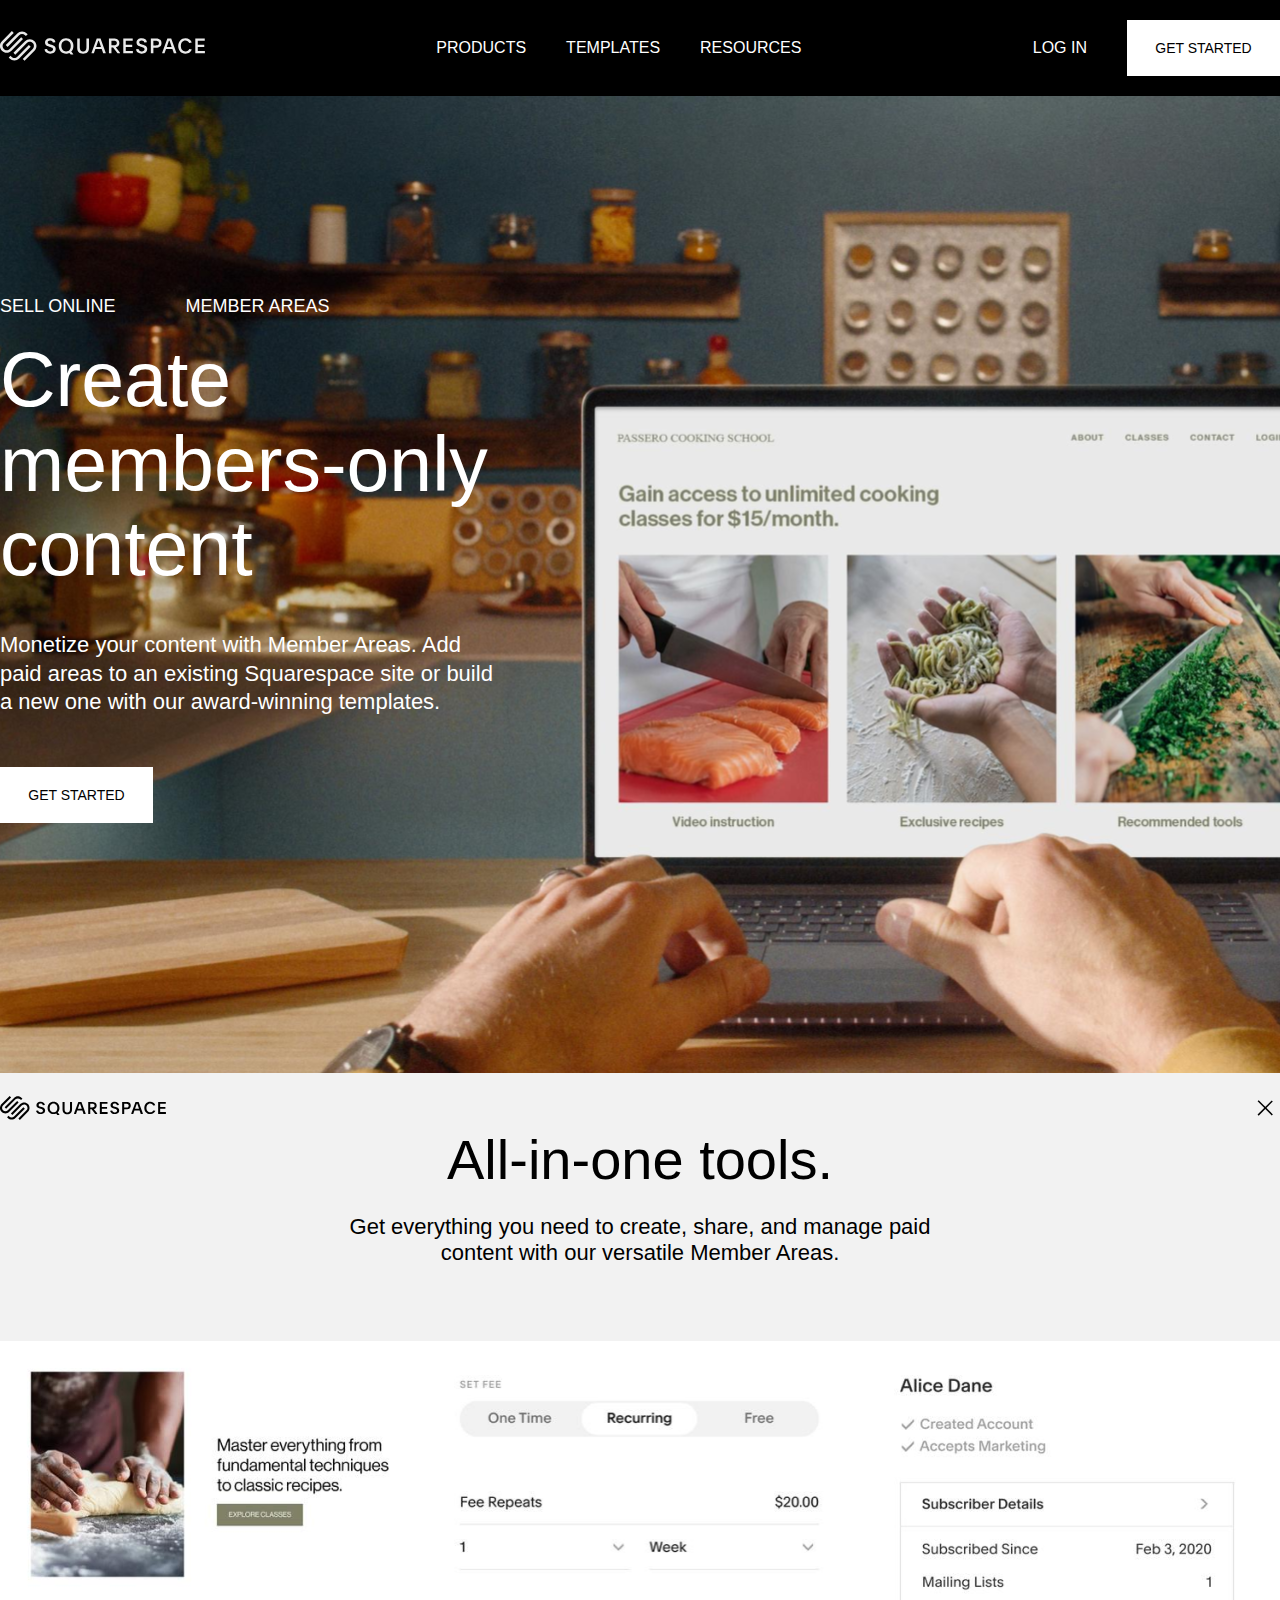
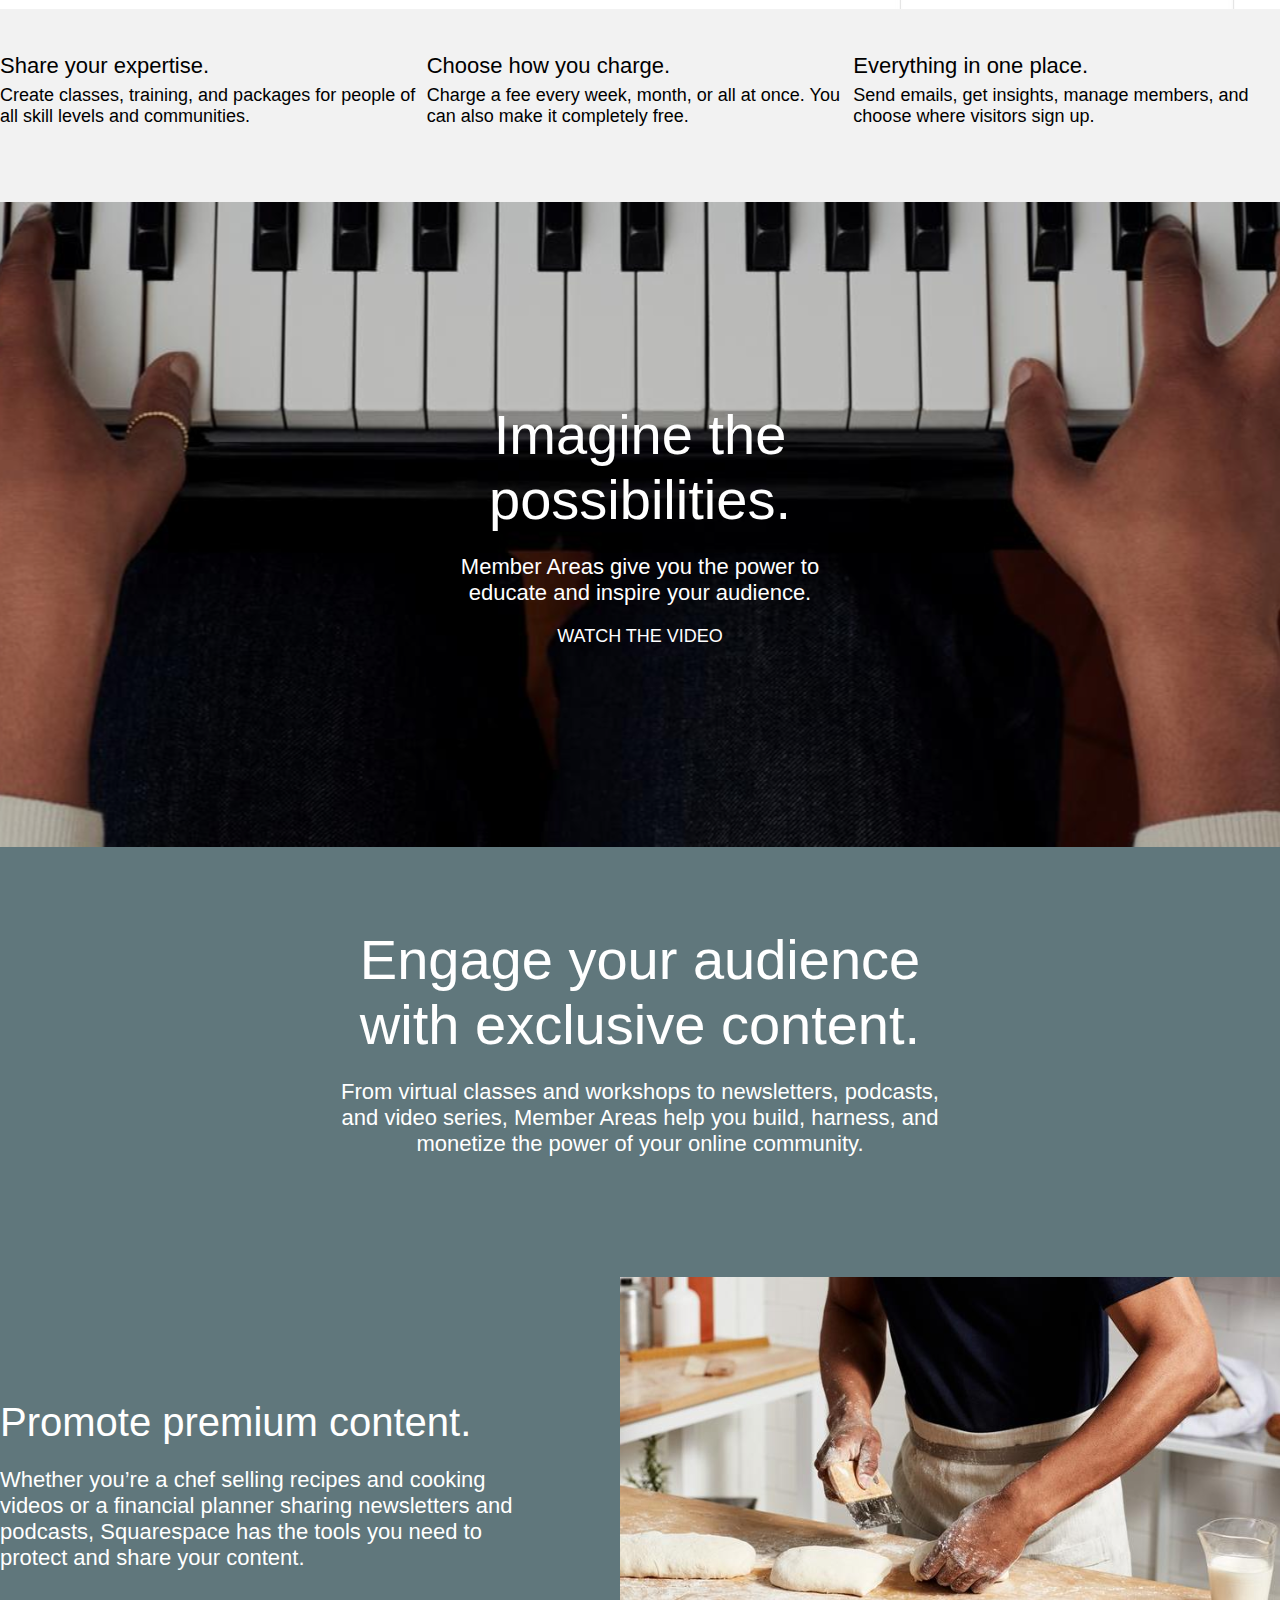
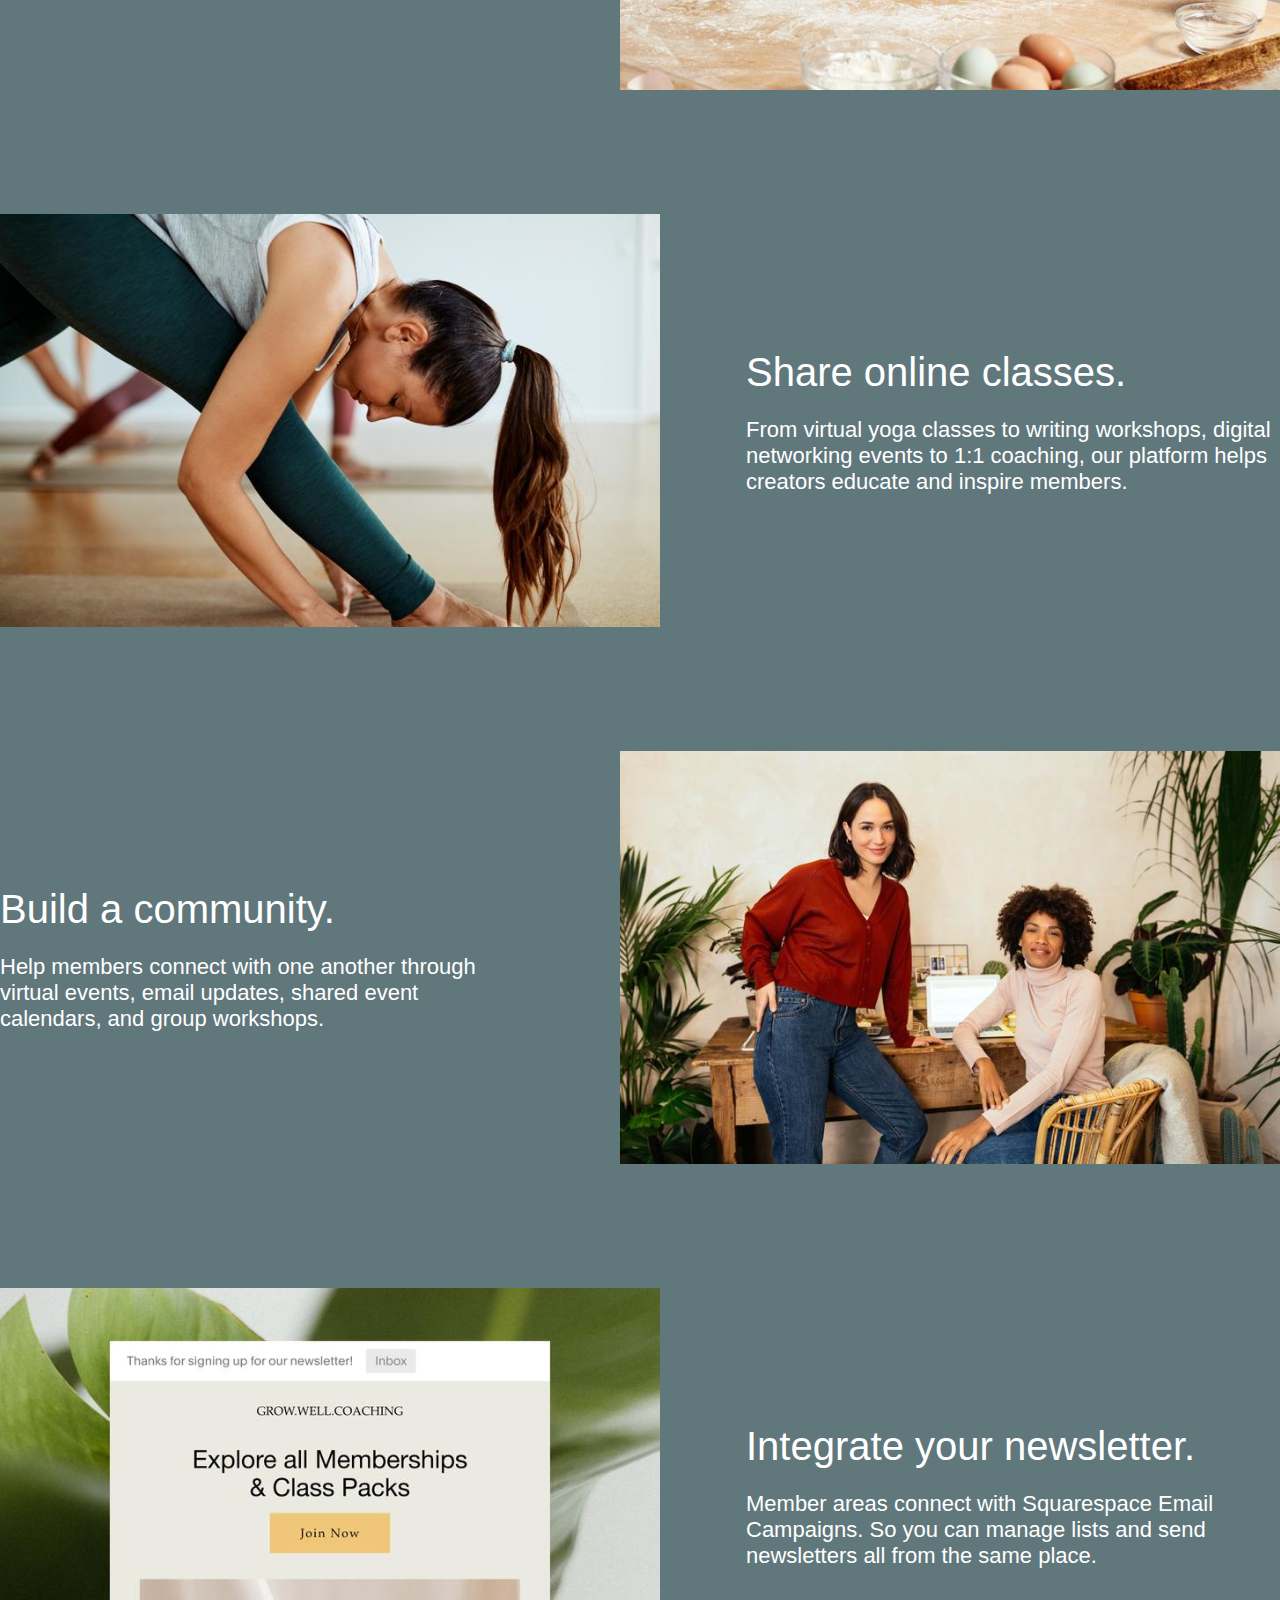
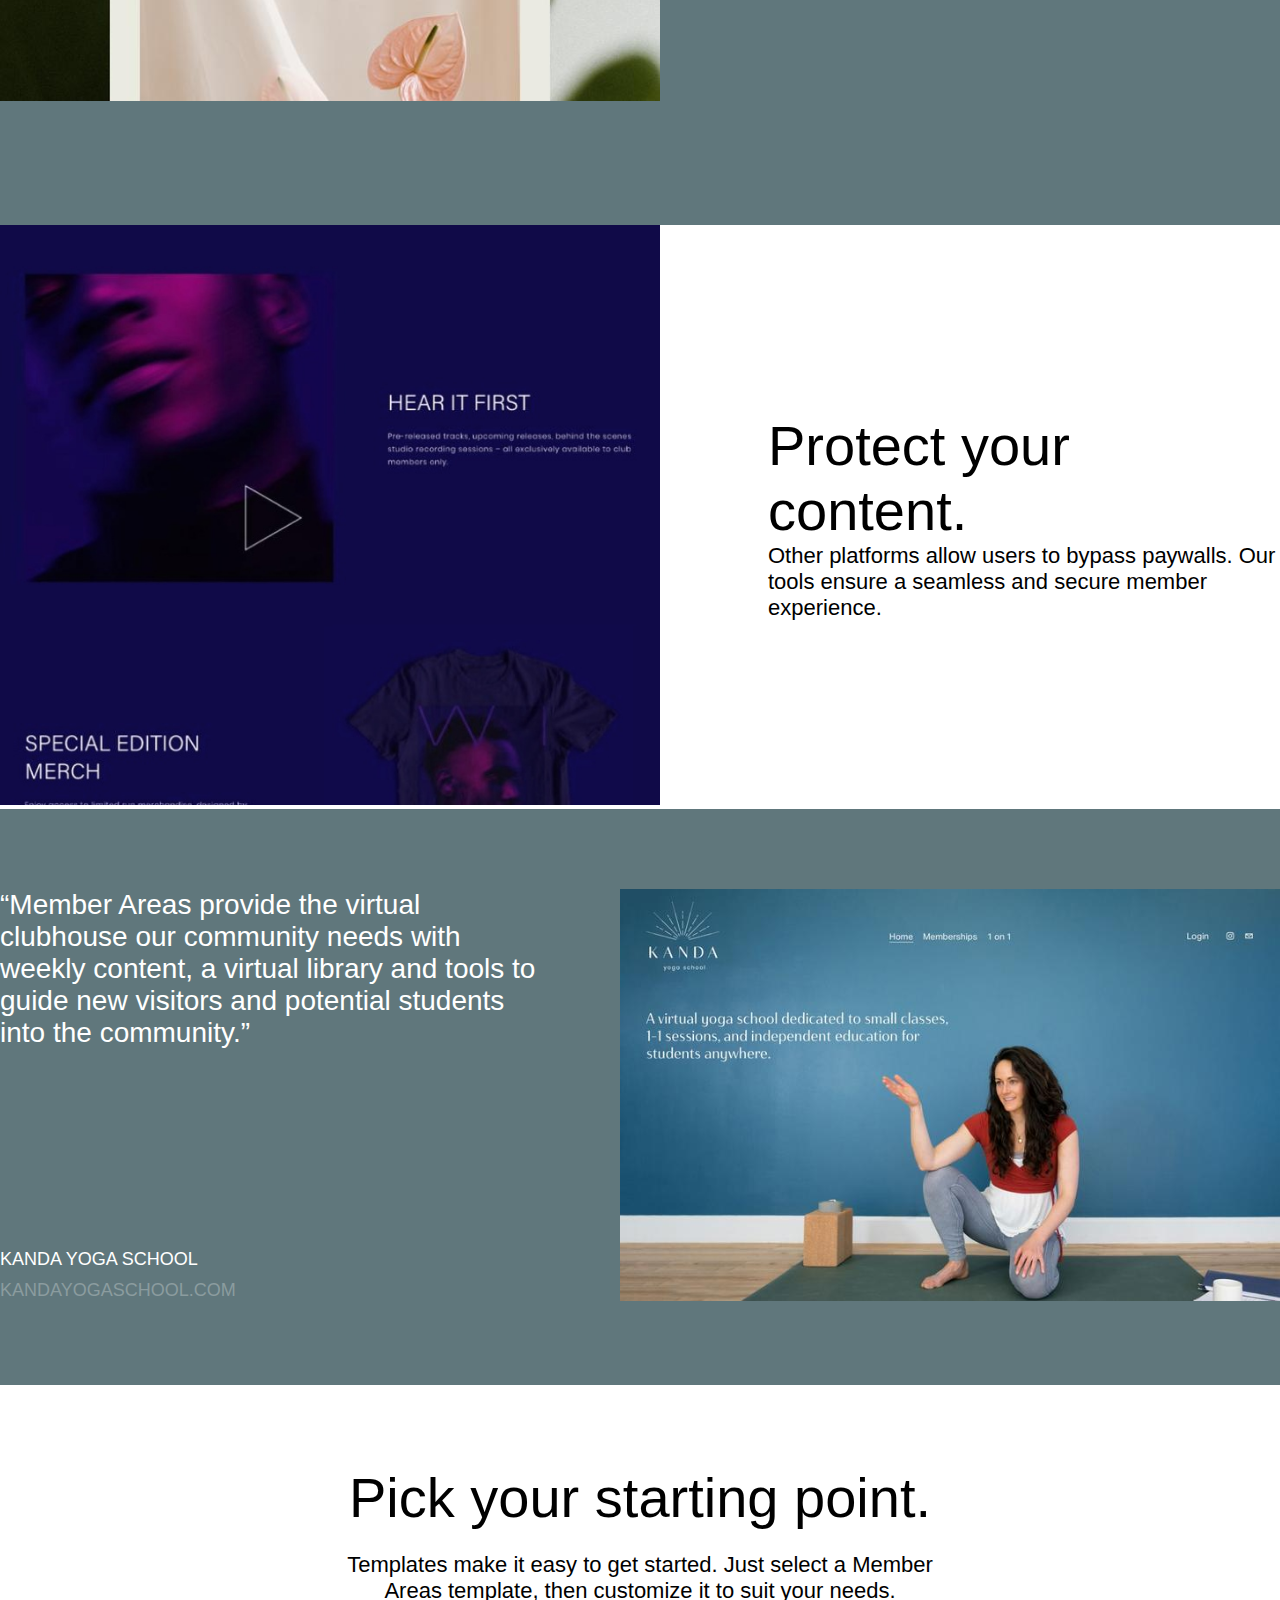
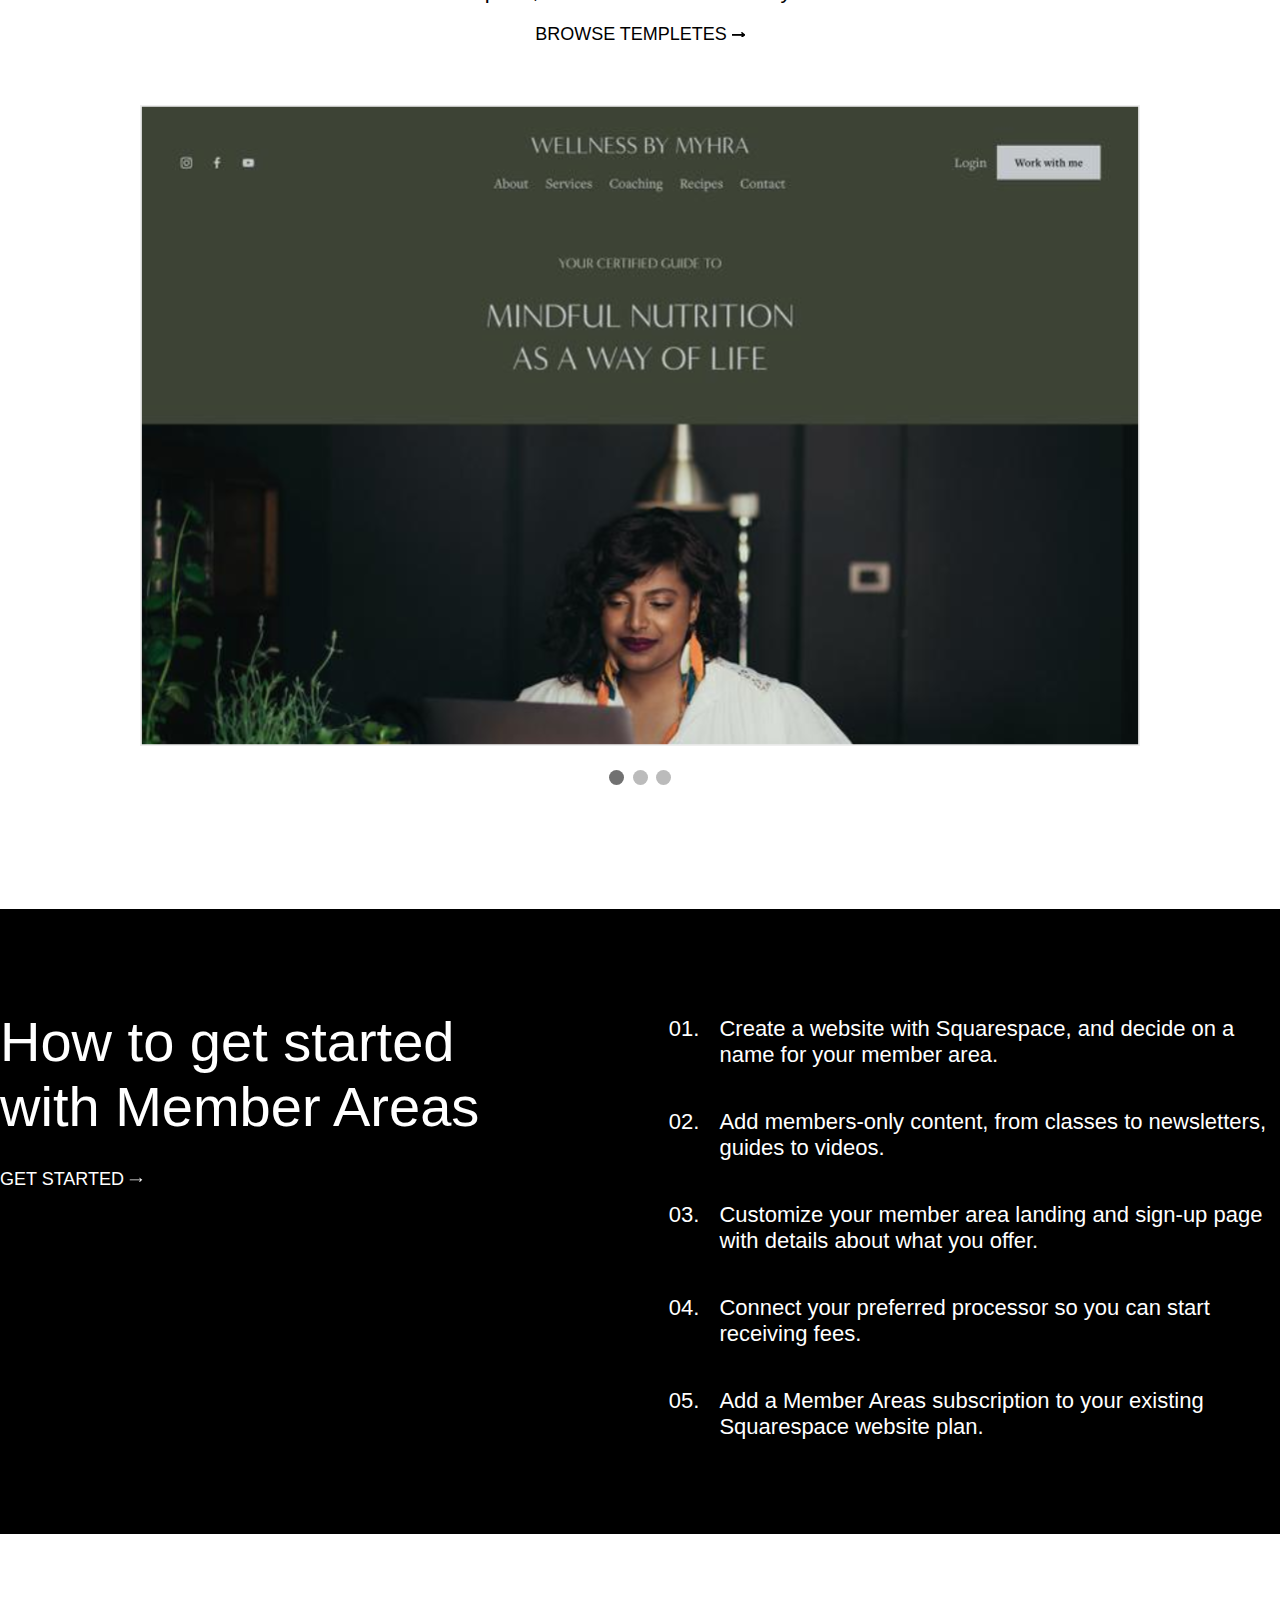
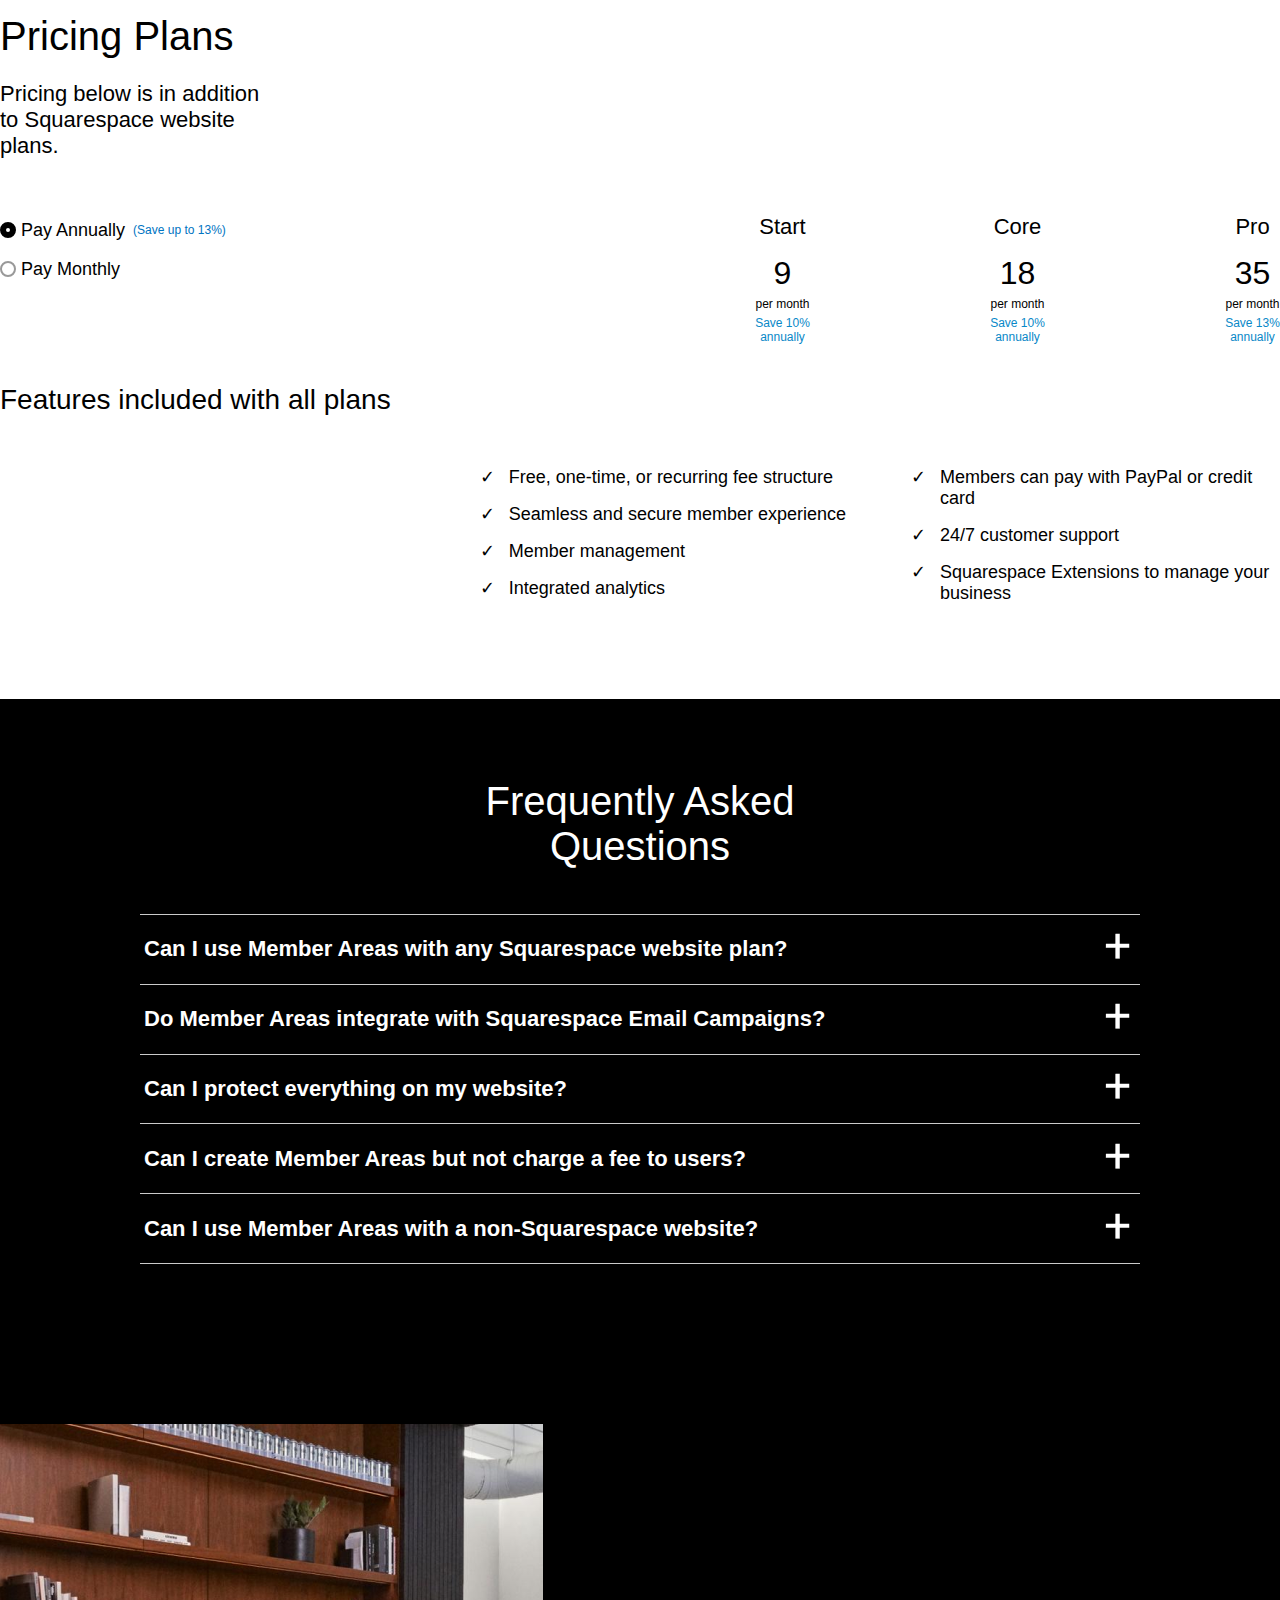
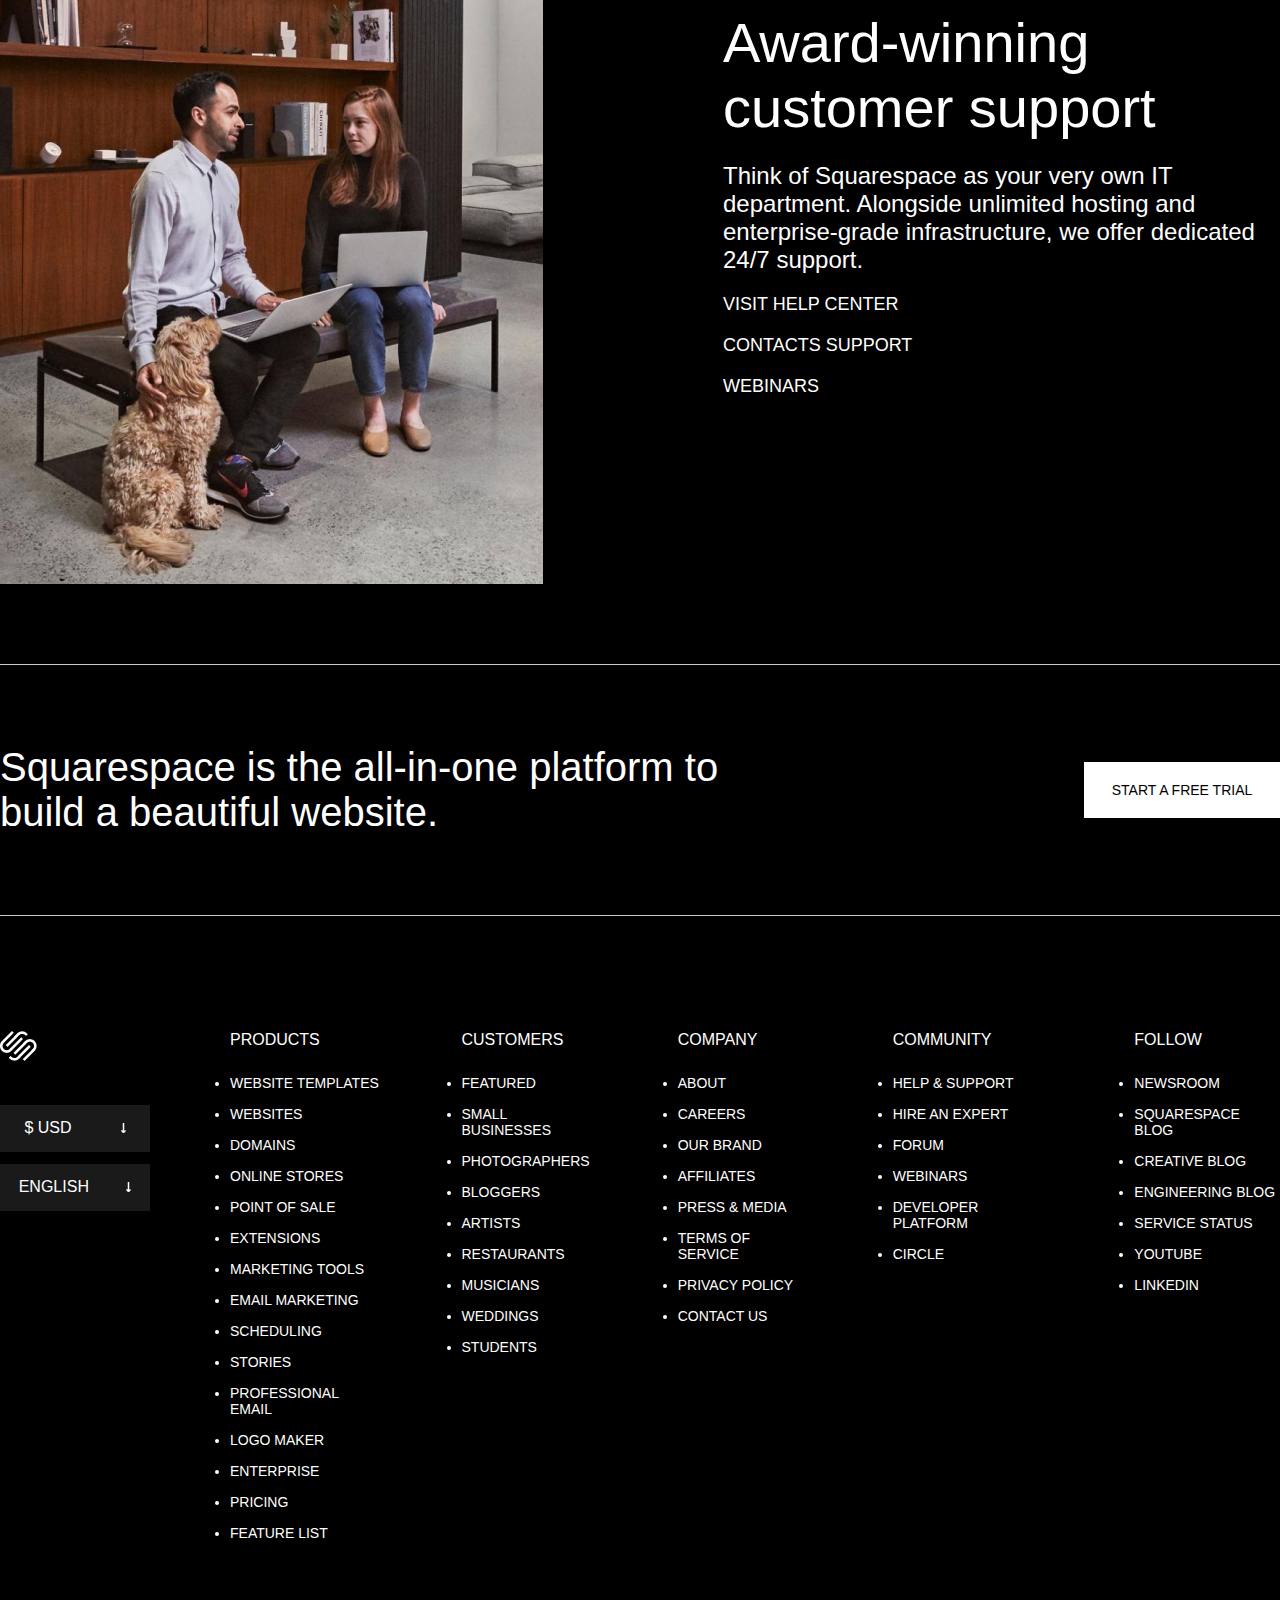
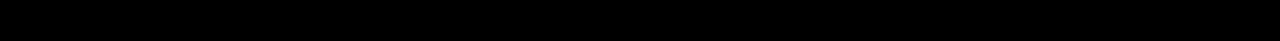
==== commit e8b980d8: "Add files via upload" ====
--- a/index.html
+++ b/index.html
@@ -10,7 +10,7 @@
 <body>
     <header class="header">
         <div class="dropdown">
-            <button onclick="myFunction()" class="dropbtn"></button>
+            <button onclick="myFunction()" class="dropbtn"><img src="jpg/menu2.png" alt=""></button>
               <div id="myDropdown" class="dropdown-content">
                 <a href="">Products</a>
                 <a href="">Templates</a>
@@ -191,7 +191,7 @@
             <div class="container">
                 <div class="negr-card">
                     <div class="negr-card-img">
-                        <img src="jpg/negr.jpg" alt="" width="660px">
+                        <img src="jpg/negr.jpg" alt="" width="660">
                     </div>
                     <div class="negr-card-text">
                         <div class="negr-card-hed">
@@ -304,7 +304,7 @@
                         <label class="pay-annually"> 
                             <input type="radio" name="radio" checked/>
                             <span>Pay Annually</span>
-                            <a href=""class="pay-annually-link">(Save up to 13%)</a>
+                            <a href="" class="pay-annually-link">(Save up to 13%)</a>
                         </label>
                         <label class="pay-monthly">
                             <input type="radio" name="radio"/>
@@ -457,6 +457,7 @@
                             <p>Products</p>
                         </div>
                         <div class="informations-card-inf">
+                        <ul>
                             <li>Website Templates</li>
                             <li>Websites</li>
                             <li>Domains</li>
@@ -472,6 +473,8 @@
                             <li>Enterprise</li>
                             <li>Pricing</li>
                             <li>Feature List</li>
+                        </ul>
+                            
                         </div>
                     </div>
                     <div class="informations-card">
@@ -479,6 +482,7 @@
                             <p>Customers</p>
                         </div>
                         <div class="informations-card-inf">
+                        <ul>
                             <li>Featured</li>
                             <li>Small Businesses</li>
                             <li>Photographers</li>
@@ -488,6 +492,7 @@
                             <li>Musicians</li>
                             <li>Weddings</li>
                             <li>Students</li>
+                        </ul>
                         </div>
                     </div>
                     <div class="informations-card">
@@ -495,6 +500,7 @@
                             <p>Company</p>
                         </div>
                         <div class="informations-card-inf">
+                        <ul>
                             <li>About</li>
                             <li>Careers</li>
                             <li>Our Brand</li>
@@ -503,26 +509,30 @@
                             <li>Terms of Service</li>
                             <li>Privacy Policy</li>
                             <li>Contact Us</li>
+                        </ul>
                         </div>
                     </div>
                     <div class="informations-card">
                         <div class="informations-card-name">
-                            <li>Community</li>
+                            <p>Community</p>
                         </div>
                         <div class="informations-card-inf">
+                        <ul>
                             <li>Help & Support</li>
                             <li>Hire an Expert</li>
                             <li>Forum</li>
                             <li>Webinars</li>
                             <li>Developer Platform</li>
                             <li>Circle</li>
+                        </ul>
                         </div>
                     </div>
                     <div class="informations-card">
                         <div class="informations-card-name">
-                            <li>Follow</li>
+                            <p>Follow</p>
                         </div>
                         <div class="informations-card-inf">
+                        <ul>
                             <li>Newsroom</li>
                             <li>Squarespace Blog</li>
                             <li>Creative Blog</li>
@@ -530,6 +540,7 @@
                             <li>Service Status</li>
                             <li>YouTube</li>
                             <li>LinkedIn</li>
+                        </ul>
                         </div>
                     </div>
                 </div>
@@ -538,4 +549,4 @@
     </footer>
     <script src="scripts/script.js"></script>
 </body>
-</html>
+</html>--- a/styles/style.css
+++ b/styles/style.css
@@ -14,6 +14,10 @@
 
 img{
     max-width: 100%;
+}
+
+button:hover{
+    background-color: #f1f1f1;
 }
 
 a{
@@ -1398,4 +1402,4 @@
     .footer{
         display: none;
     }
-}+}
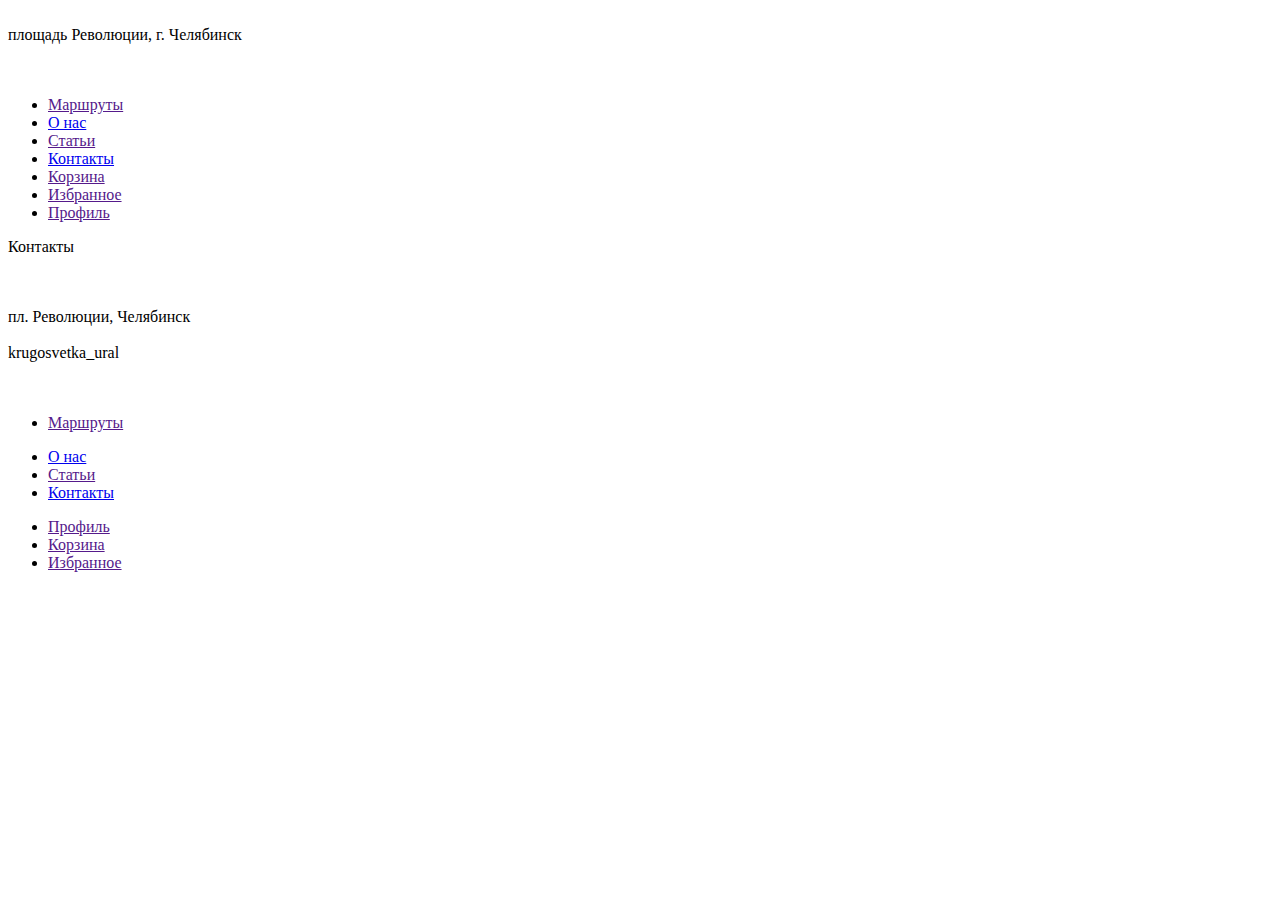
==== commit 98daf374: "Update index.html" ====
--- a/index.html
+++ b/index.html
@@ -4,549 +4,106 @@
     <meta charset="UTF-8">
     <meta http-equiv="X-UA-Compatible" content="IE=edge">
     <meta name="viewport" content="width=device-width, initial-scale=1.0">
-    <title>Document</title>
-    <link rel="stylesheet" href="styles/style.css">
+    <link rel="stylesheet" href="style.css">
+    <title>Krugosvetka74</title>
 </head>
 <body>
     <header class="header">
-        <div class="dropdown">
-            <button onclick="myFunction()" class="dropbtn"><img src="jpg/menu2.png" alt=""></button>
-              <div id="myDropdown" class="dropdown-content">
-                <a href="">Products</a>
-                <a href="">Templates</a>
-                <a href="">Resources</a>
-              </div>
-        </div>
-        <div class="container header__container">
-            <div class="logo">
-                <img src="jpg/logo.svg" alt="">
-           </div>
-            <nav class="header__nav">
-                <ul class="menu header__menu">
-                    <li><a href="" class="menu__item">Products</a></li>
-                    <li><a href="" class="menu__item">Templates</a></li>
-                    <li><a href="" class="menu__item">Resources</a></li>
-                </ul>
-            </nav>
-            <div class="btn-log">
-                <div class="log">
-                    <a href="">LOG IN</a>                    
-                </div>
-                <div class="btn1">
-                    <button class="btn">GET STARTED</button>
-                </div>
-                
-            </div>
-        </div>
-    </header>
-    <section class="main">
-        <div class="container main-container">
-            <div class="main-info">
-                <div class="main-title2">
-                    <div class="s"><a href="">SELL ONLINE</a></div>
-                    <div><a href="">MEMBER AREAS</a></div>
-                </div>
-                <div class="main-title">
-                    Create members‑only content
-                </div>
-                <div class="main-text">
-                    Monetize your content with Member Areas. Add paid areas to an existing Squarespace site or build a new one with our award-winning templates.
-                </div>
-                <div class="main-action">
-                    <button class="btn">GET STARTED</button>
-                </div>
-            </div>
-        </div>
-    </section>
-    <main class="main2">
-        <section class="conch">
-        <div class="container main2-container">
-            <div class="logoclose">
-                <div class="logo2">
-                    <img src="jpg/logo2.svg" alt="">
-                </div>
-                <div class="close">
-                    <a href=""><img src="jpg/close.svg" alt=""></a>
-                </div>
-            </div>
-            <div class="all">
-                <div class="tool">All-in-one tools.</div>
-                <div class="get">Get everything you need to create, share, and manage paid content with our versatile Member Areas.</div>
-            </div>
-            <section class="cards">
-                <div class="card">
-                    <div class="testo">
-                        <img src="jpg/testo.png" alt="">
+      <div class="da">
+        <section class="container">
+            
+                <div class="up-menu">
+                    <div class="logo">
+                        <img src="jpg/logo1.png" alt="">
                     </div>
-                    <div class="op">
-                        Share your expertise.
-                    </div>
-                    <div class="descr">
-                        Create classes, training, and packages for people of all skill levels and communities.
-                    </div>
-                </div>
-                <div class="card">
-                    <div class="200">
-                        <img src="jpg/200.png" alt="">
-                    </div>
-                    <div class="op">
-                        Choose how you charge.
-                    </div>
-                    <div class="descr">
-                        Charge a fee every week, month, or all at once.  You can also make it completely free.
-                    </div>
-                </div>
-                <div class="card">
-                    <div class="dance">
-                        <img src="jpg/dance.png" alt="">
-                    </div>
-                    <div class="op">
-                        Everything in one place.
-                    </div>
-                    <div class="descr">
-                        Send emails, get insights, manage members, and choose where visitors sign up.
-                    </div>
-                </div>
-            </section>
-        </div>
-        </section>
-
-        <section class="bkpiano">
-            <div class="container">
-                <div class="piano">
-                    <div class="img">Imagine the possibilities.</div>
-                    <div class="mem">Member Areas give you the power to educate and inspire your audience.</div>
-                    <div class="video"><a href="">WATCH THE VIDEO</a></div>
-                </div>
-            </div>
-        </section>
-
-        <section class="audience">
-            <div class="container">
-                <div class="content">
-                    <div class="your">Engage your audience with exclusive content.</div>
-                    <div class="from">From virtual classes and workshops to newsletters, podcasts, and video series, Member Areas help you build, harness, and monetize the power of your online community.</div>
-                </div>
-                <div class="cards1">
-                    <div class="right-card">
-                        <div class="right-card-text">
-                            <div class="right-card-hed">
-                                Promote premium content.
+                        <div class="adress">
+                            площадь Революции, г. Челябинск
+                        </div>
+                        <div class="messegers">
+                            <div class="vk">
+                                <img src="jpg/vk.png" alt="">
                             </div>
-                            <div class="right-card-descr">
-                                Whether you’re a chef selling recipes and cooking videos or a financial planner sharing newsletters and podcasts, Squarespace has the tools you need to protect and share your content.
-                            </div>
-                        </div>
-                        <div class="right-card-img">
-                            <img src="jpg/right-card-img1.svg" alt="">
-                        </div>
-                    </div>
-
-                    <div class="left-card">
-                        <div class="left-card-img">
-                            <img src="jpg/left-card-img1.svg" alt="">
-                        </div>
-                        <div class="left-card-text">
-                            <div class="left-card-hed">
-                                Share online classes.
-                            </div>
-                            <div class="left-card-descr">
-                                From virtual yoga classes to writing workshops, digital networking events to 1:1 coaching, our platform helps creators educate and inspire members.
-                            </div>
-                        </div>
-                    </div>
-
-                    <div class="right-card">
-                        <div class="right-card-text">
-                            <div class="right-card-hed">
-                                Build a community.
-                            </div>
-                            <div class="right-card-descr">
-                                Help members connect with one another through virtual events, email updates, shared event calendars, and group workshops.
-                            </div>
-                        </div>
-                        <div class="right-card-img">
-                            <img src="jpg/right-card-img2.svg" alt="">
-                        </div>
-                    </div>
-
-                    <div class="left-card">
-                        <div class="left-card-img">
-                            <img src="jpg/left-card-img2.svg" alt="">
-                        </div>
-                        <div class="left-card-text">
-                            <div class="left-card-hed">
-                                Integrate your newsletter.
-                            </div>
-                            <div class="left-card-descr">
-                                Member areas connect with Squarespace Email Campaigns. So you can manage lists and send newsletters all from the same place.
+                            <div class="ad">
+                                <img src="jpg/ad.png" alt="">
                             </div>
                         </div>
                     </div>
                 </div>
+        </section>
+      </div>      
+        <section class="container">
+            <div>
+                <nav class="menu">
+                    <ul>
+                        <li class="menu-item"><a href="">Маршруты</a></li>
+                        <li class="menu-item"><a href="index2.html">О нас</a></li>
+                        <li class="menu-item"><a href="">Статьи</a></li>
+                        <li class="menu-item"><a href="index.html">Контакты</a></li>
+                        <li class="menu-item"><a href="">Корзина</a></li>
+                        <li class="menu-item"><a href="">Избранное</a></li>
+                        <li class="menu-item"><a href="">Профиль</a></li>
+                    </ul>
+                </nav>
             </div>
         </section>
-
-        <section class="negr">
-            <div class="container">
-                <div class="negr-card">
-                    <div class="negr-card-img">
-                        <img src="jpg/negr.jpg" alt="" width="660">
+    </header>
+    <main class="main">
+        <section class="container">
+            <div class="kont">
+                <p>Контакты</p>
+            </div>
+            <div class="main-place">
+                <img class="map" src="jpg/map.png" alt="">
+                <div class="adress2">
+                    <div class="maps">
+                        <img src="jpg/metka.png" alt="">
+                        <div class="text">пл. Революции, Челябинск</div>
                     </div>
-                    <div class="negr-card-text">
-                        <div class="negr-card-hed">
-                            Protect your content.
-                        </div>
-                        <div class="negr-card-descr">
-                            Other platforms allow users to bypass paywalls. Our tools ensure a seamless and secure member experience.
-                        </div>
+                    <div class="dog">
+                        <img src="jpg/dog.png" alt="">
+                        <div class="text">krugosvetka_ural</div>
                     </div>
-                </div>
-            </div>
-        </section>
-
-        <section class="yoga">
-            <div class="container">
-                <div class="yoga-card">
-                    <div class="yoga-text">
-                        <div class="yogu-text-descr">
-                            “Member Areas provide the virtual <br> clubhouse our community needs with <br> weekly content, a virtual library and tools to <br> guide new visitors and potential students <br> into the community.”
-                        </div>
-                        <div class="yoga-school">
-                            <div class="yoga-school-name">
-                                KANDA YOGA SCHOOL
-                            </div>
-                            <div class="yoga-school-link">
-                                <a href="">KANDAYOGASCHOOL.COM</a>
-                            </div>
-                        </div>
+                    <div class="messegers3">
+                        <img class="vk3" src="jpg/vk.png" alt="">
+                        <img class="ad3" src="jpg/ad.png" alt="">
+                        <img class="tg3" src="jpg/tg.png" alt="">
                     </div>
-                    <div class="yoga-img">
-                        <img src="jpg/yoga.svg" alt="">
-                    </div>
-                </div>
-            </div>
-        </section>
-
-        <section class="sites">
-            <div class="container">
-                <div class="main-sites">
-                    <div class="main-sites-hed">
-                        Pick your starting point.
-                    </div>
-                    <div class="main-sites-descr">
-                        Templates make it easy to get started. Just select a Member <br> Areas template, then customize it to suit your needs.
-                    </div>
-                    <div class="main-sites-link">
-                        <div class="link arrow">
-                            <a href="">BROWSE TEMPLETES</a> <img src="jpg/→.svg" alt="" style="padding-left: 5px;">
-                        </div>
-                    </div>
-                </div>
-
-                <div class="slideshow-container">
-                    <div class="mySlides fade">
-                        <img src="jpg/bb.svg" alt="1" style=width:100%>
-                    </div>
-                    <div class="mySlides fade">
-                        <img src="jpg/bb3.svg" alt="1" style=width:100%>
-                    </div>
-                    <div class="mySlides fade">
-                        <img src="jpg/bb4.svg" alt="1" style=width:100%>
-                    </div>
-                </div>
-                <div class="dots">
-                <div style="text-align: center;">
-                    <span class="dot" onclick="currentSlide(1)"></span>
-                    <span class="dot" onclick="currentSlide(2)"></span>
-                    <span class="dot" onclick="currentSlide(3)"></span>
-                </div>
-                </div>
-            </div>
-        </section>
-        <section class="start">
-            <div class="container start-a">
-                <div class="start-how">
-                    <div class="start-how-hed">
-                        How to get started with Member Areas
-                    </div>
-                    <div class="start-how-link">
-                        <div class="link2 arrow2">
-                            <a href="">GET STARTED</a> <img src="jpg/→.png" style="padding-left: 5px;" alt="">
-                        </div>
-                    </div>
-                </div>
-                <div class="list">
-                    <ol>
-                        <li class="list1">Create a website with Squarespace, and decide on a <br> name for your member area.</li>
-                        <li class="list1">Add members-only content, from classes to newsletters, <br> guides to videos.</li>
-                        <li class="list1">Customize your member area landing and sign-up page <br> with details about what you offer.</li>
-                        <li class="list1">Connect your preferred processor so you can start <br> receiving fees.</li>
-                        <li class="list1">Add a Member Areas subscription to your existing <br> Squarespace website plan.</li>
-                    </ol>
-                </div>
-            </div>
-        </section>
-
-        <section class="price">
-            <div class="container">
-                <div class="price-text">
-                    <div class="price-text-hed">
-                        Pricing Plans
-                    </div>
-                    <div class="price-text-descr">
-                        Pricing below is in addition to Squarespace website plans.
-                    </div>
-                </div>
-
-                <div class="price-pay">
-                    <form class="price2">
-                        <label class="pay-annually"> 
-                            <input type="radio" name="radio" checked/>
-                            <span>Pay Annually</span>
-                            <a href="" class="pay-annually-link">(Save up to 13%)</a>
-                        </label>
-                        <label class="pay-monthly">
-                            <input type="radio" name="radio"/>
-                            <span>Pay Monthly</span>
-                        </label>
-                    </form>
-                    <div class="price-offers">
-                        <div class="price-offers-cards">
-                            <div class="price-offers-card">
-                                <div class="offers-name">
-                                    Start
-                                </div>
-                                <div class="offers-cena">
-                                    9
-                                </div>
-                                <div class="offers-cena-text">
-                                    per month
-                                </div>
-                                <div class="offers-cena-sale">
-                                    Save 10% annually
-                                </div>  
-                            </div>
-                            <div class="price-offers-card">
-                                <div class="offers-name">
-                                    Core
-                                </div>
-                                <div class="offers-cena">
-                                    18
-                                </div>
-                                <div class="offers-cena-text">
-                                    per month
-                                </div>
-                                <div class="offers-cena-sale">
-                                    Save 10% annually
-                                </div>  
-                            </div>
-                            <div class="price-offers-card">
-                                <div class="offers-name">
-                                    Pro
-                                </div>
-                                <div class="offers-cena">
-                                    35
-                                </div>
-                                <div class="offers-cena-text">
-                                    per month
-                                </div>
-                                <div class="offers-cena-sale">
-                                    Save 13% annually
-                                </div>  
-                            </div>
-                        </div>
-                    </div>
-                </div>
-                <div class="includ">
-                    <div class="includ-text">
-                        Features included with all plans
-                    </div>
-                    <div class="includ-list">
-                        <ul class="includ-list-ul">
-                            <li class="includ-list-li">Free, one-time, or recurring fee structure</li>
-                            <li class="includ-list-li">Seamless and secure member experience</li>
-                            <li class="includ-list-li">Member management</li>
-                            <li class="includ-list-li">Integrated analytics</li>
-                        </ul>
-                        <ul class="includ-list-ul">
-                            <li class="includ-list-li">Members can pay with PayPal or credit card</li>
-                            <li class="includ-list-li">24/7 customer support</li>
-                            <li class="includ-list-li">Squarespace Extensions to manage your business</li>
-                        </ul>
-                    </div>
-                </div>
-            </div>
-        </section>
-        <section class="questions">
-            <div class="container">
-                <div class="questions-text">
-                    Frequently Asked <br> Questions
-                </div>
-                <div class="questions-table">
-                    <table>
-                        <tr><th>Can I use Member Areas with any Squarespace website plan?</th><td><img src="jpg/+.png" alt=""></td></tr>
-                        <tr><th>Do Member Areas integrate with Squarespace Email Campaigns?</th><td><img src="jpg/+.png" alt=""></td></tr>
-                        <tr><th>Can I protect everything on my website?</th><td><img src="jpg/+.png" alt=""></td></tr>
-                        <tr><th>Can I create Member Areas but not charge a fee to users?</th><td><img src="jpg/+.png" alt=""></td></tr>
-                        <tr><th>Can I use Member Areas with a non-Squarespace website?</th><td><img src="jpg/+.png" alt=""></td></tr>                    
-                    </table>
-                </div>
-            </div>
-        </section>
-        <section class="avard">
-            <div class="container">
-                <div class="avard-text">
-                    <img src="jpg/award.png" alt="">
-                    <div class="texts">
-                        <div class="avard-texts-hed">
-                            Award-winning customer support
-                        </div>
-                        <div class="avard-texts-descr">
-                            Think of Squarespace as your very own IT department. Alongside unlimited hosting and enterprise-grade infrastructure, we offer dedicated 24/7 support.
-                        </div>
-                        <div class="avard-texts-link">
-                            <a href="">VISIT HELP CENTER</a>
-                        </div>
-                        <div class="avard-texts-link">
-                            <a href="">CONTACTS SUPPORT</a>
-                        </div>
-                        <div class="avard-texts-link">
-                            <a href="">WEBINARS</a>
-                        </div>
-                    </div>
-                </div>
-            </div>
-        </section>
-        <section class="trial">
-            <div class="container">
-                <div class="trial-card">
-                    <div class="trial-card-text">
-                        Squarespace is the all‑in‑one platform to build a beautiful website.
-                    </div> 
-                        <button class="trial-card-btn3">START A FREE TRIAL</button>
                 </div>
             </div>
         </section>
     </main>
     <footer class="footer">
         <div class="container">
-            <div class="footer-hz">
-                <div class="footer-hz-solologo">
-                    <div class="solologo">
-                        <img src="jpg/soloLogo.png" alt="">
+            <div class="footer-main">
+                <div class="logo2">
+                    <img src="jpg/logo2.png" alt="">
+                </div>
+                <ul class="footer-menu">
+                    <li><a href="">Маршруты</a></li>
+                </ul>
+                <ul class="footer-menu">
+                    <li><a href="index2.html">О нас</a></li>
+                    <li><a href="">Статьи</a></li>
+                    <li><a href="index.html">Контакты</a></li>
+                </ul>
+                <ul class="footer-menu">
+                    <li><a href="">Профиль</a></li>
+                    <li><a href="">Корзина</a></li>
+                    <li><a href="">Избранное</a></li>
+                </ul>
+                <div class="messegers2">
+                    <div class="vk2">
+                        <img src="jpg/vk.png" alt="">
                     </div>
-                    <div class="seting">
-                        <div class="value">
-                            $ USD 
-                            <div class="arrowdown">
-                                <img src="jpg/↓.png" alt="">
-                            </div>
-                        </div>
-                        <div class="value">
-                            ENGLISH 
-                            <div class="arrowdown">
-                                <img src="jpg/↓.png" alt="">
-                            </div>
-                        </div>
+                    <div class="ad2">
+                        <img src="jpg/ad.png" alt="">
                     </div>
-                </div>
-                <div class="informations"> 
-                    <div class="informations-card">
-                        <div class="informations-card-name">
-                            <p>Products</p>
-                        </div>
-                        <div class="informations-card-inf">
-                        <ul>
-                            <li>Website Templates</li>
-                            <li>Websites</li>
-                            <li>Domains</li>
-                            <li>Online Stores</li>
-                            <li>Point of Sale</li>
-                            <li>Extensions</li>
-                            <li>Marketing Tools</li>
-                            <li>Email Marketing</li>
-                            <li>Scheduling</li>
-                            <li>Stories</li>
-                            <li>Professional Email</li>
-                            <li>Logo Maker</li>
-                            <li>Enterprise</li>
-                            <li>Pricing</li>
-                            <li>Feature List</li>
-                        </ul>
-                            
-                        </div>
-                    </div>
-                    <div class="informations-card">
-                        <div class="informations-card-name">
-                            <p>Customers</p>
-                        </div>
-                        <div class="informations-card-inf">
-                        <ul>
-                            <li>Featured</li>
-                            <li>Small Businesses</li>
-                            <li>Photographers</li>
-                            <li>Bloggers</li>
-                            <li>Artists</li>
-                            <li>Restaurants</li>
-                            <li>Musicians</li>
-                            <li>Weddings</li>
-                            <li>Students</li>
-                        </ul>
-                        </div>
-                    </div>
-                    <div class="informations-card">
-                        <div class="informations-card-name">
-                            <p>Company</p>
-                        </div>
-                        <div class="informations-card-inf">
-                        <ul>
-                            <li>About</li>
-                            <li>Careers</li>
-                            <li>Our Brand</li>
-                            <li>Affiliates</li>
-                            <li>Press & Media</li>
-                            <li>Terms of Service</li>
-                            <li>Privacy Policy</li>
-                            <li>Contact Us</li>
-                        </ul>
-                        </div>
-                    </div>
-                    <div class="informations-card">
-                        <div class="informations-card-name">
-                            <p>Community</p>
-                        </div>
-                        <div class="informations-card-inf">
-                        <ul>
-                            <li>Help & Support</li>
-                            <li>Hire an Expert</li>
-                            <li>Forum</li>
-                            <li>Webinars</li>
-                            <li>Developer Platform</li>
-                            <li>Circle</li>
-                        </ul>
-                        </div>
-                    </div>
-                    <div class="informations-card">
-                        <div class="informations-card-name">
-                            <p>Follow</p>
-                        </div>
-                        <div class="informations-card-inf">
-                        <ul>
-                            <li>Newsroom</li>
-                            <li>Squarespace Blog</li>
-                            <li>Creative Blog</li>
-                            <li>Engineering Blog</li>
-                            <li>Service Status</li>
-                            <li>YouTube</li>
-                            <li>LinkedIn</li>
-                        </ul>
-                        </div>
+                    <div class="tg2">
+                        <img src="jpg/tg.png" alt="">
                     </div>
                 </div>
             </div>
         </div>
     </footer>
-    <script src="scripts/script.js"></script>
 </body>
-</html>+</html>
